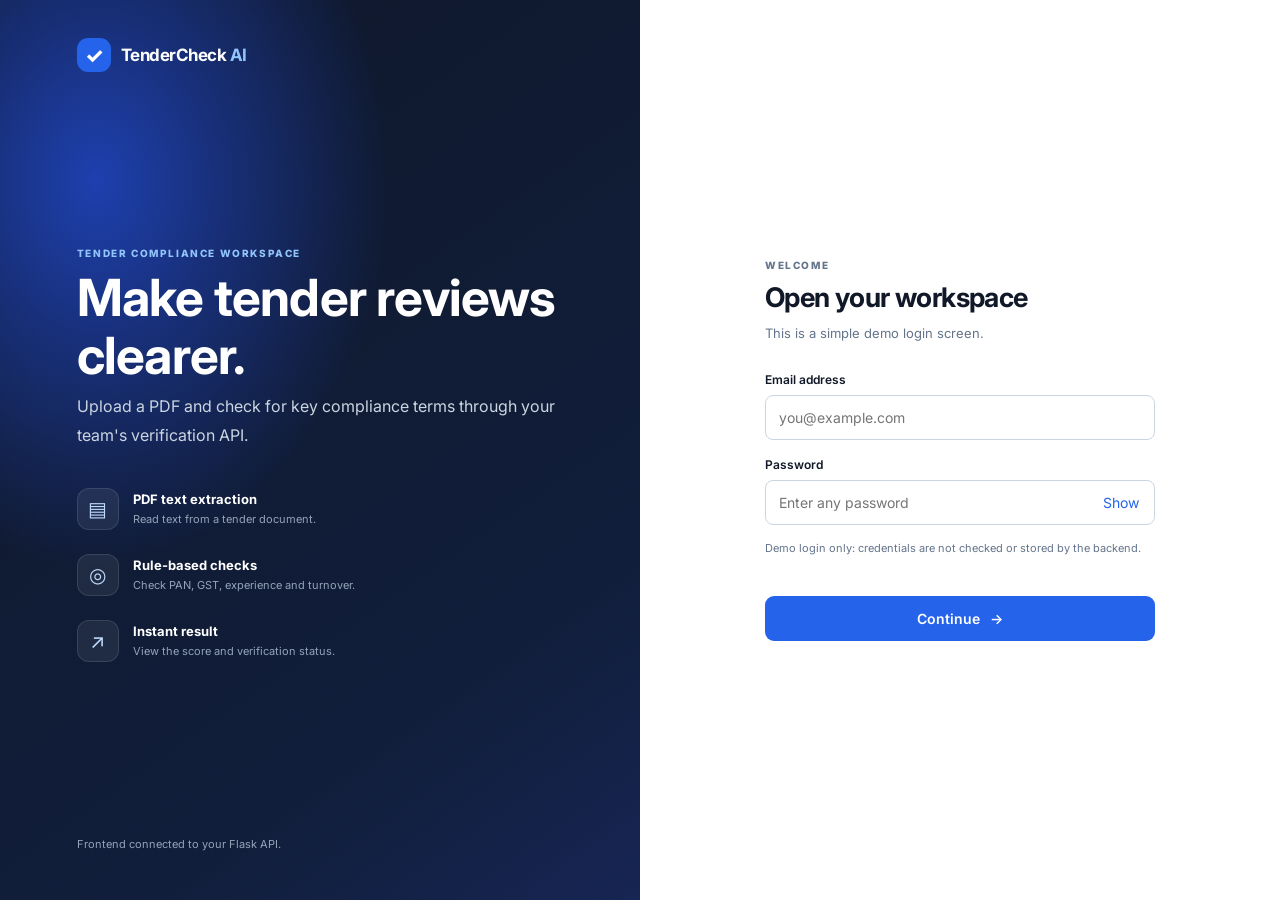
==== frontend/index.html @ f9c052b6 "Add TenderCheck AI frontend" ====
<!DOCTYPE html>
<html lang="en"><head><meta charset="UTF-8"><meta name="viewport" content="width=device-width,initial-scale=1"><title>TenderCheck AI | Login</title><link rel="stylesheet" href="style.css"></head>
<body class="login-page"><main class="login-shell"><section class="brand-panel"><a class="brand" href="index.html"><span class="brand-mark">✓</span><span>TenderCheck <b>AI</b></span></a><div class="brand-copy"><span class="eyebrow">TENDER COMPLIANCE WORKSPACE</span><h1>Make tender reviews clearer.</h1><p>Upload a PDF and check for key compliance terms through your team's verification API.</p><div class="feature-list"><div><span class="feature-icon">▤</span><span><b>PDF text extraction</b><small>Read text from a tender document.</small></span></div><div><span class="feature-icon">◎</span><span><b>Rule-based checks</b><small>Check PAN, GST, experience and turnover.</small></span></div><div><span class="feature-icon">↗</span><span><b>Instant result</b><small>View the score and verification status.</small></span></div></div></div><p class="brand-foot">Frontend connected to your Flask API.</p></section><section class="login-panel"><form class="login-card" id="loginForm"><div class="mobile-brand brand"><span class="brand-mark">✓</span><span>TenderCheck <b>AI</b></span></div><span class="eyebrow">WELCOME</span><h2>Open your workspace</h2><p class="muted">This is a simple demo login screen.</p><label for="email">Email address</label><input id="email" type="email" placeholder="you@example.com" required><label for="password">Password</label><div class="password-wrap"><input id="password" type="password" placeholder="Enter any password" required minlength="4"><button type="button" class="password-toggle" id="togglePassword">Show</button></div><p class="demo-note">Demo login only: credentials are not checked or stored by the backend.</p><p class="form-message" id="message" role="status"></p><button class="btn btn-primary btn-full" type="submit">Continue <span>→</span></button></form></section></main><script>
document.getElementById('togglePassword').onclick=()=>{let p=document.getElementById('password');p.type=p.type==='password'?'text':'password';document.getElementById('togglePassword').textContent=p.type==='password'?'Show':'Hide'};
document.getElementById('loginForm').addEventListener('submit',e=>{e.preventDefault();sessionStorage.setItem('tcUser',document.getElementById('email').value.trim());location.href='dashboard.html'});
</script></body></html>
---- frontend/style.css ----
@import url('https://fonts.googleapis.com/css2?family=Inter:wght@400;500;600;700;800&display=swap');
:root{--navy:#0f172a;--blue:#2563eb;--text:#111827;--muted:#64748b;--line:#e2e8f0;--bg:#f8fafc;--white:#fff;--shadow:0 8px 24px rgba(15,23,42,.05)}*{box-sizing:border-box}body{margin:0;font-family:Inter,Arial,sans-serif;color:var(--text);background:var(--bg);font-size:14px}a{color:inherit;text-decoration:none}button,input,select{font:inherit}h1,h2,h3,p{margin-top:0}h1{font-size:30px;letter-spacing:-.8px;margin-bottom:8px}h2{letter-spacing:-.6px}h3{font-size:16px;margin-bottom:5px}.muted{color:var(--muted);line-height:1.6;margin-bottom:0}.eyebrow{font-size:10px;font-weight:800;letter-spacing:1.6px;color:#64748b;display:block;margin-bottom:10px}.brand{display:flex;align-items:center;gap:10px;font-weight:700;font-size:17px;letter-spacing:-.5px}.brand b{color:#60a5fa}.brand-mark{width:34px;height:34px;display:inline-grid;place-items:center;border-radius:11px;background:var(--blue);color:white;font-size:21px;font-weight:800}.btn{display:inline-flex;align-items:center;justify-content:center;gap:10px;border:1px solid transparent;border-radius:9px;padding:11px 16px;font-weight:600;cursor:pointer;white-space:nowrap}.btn-primary{background:var(--blue);color:white}.btn-primary:hover{background:#1d4ed8}.btn-primary:disabled{opacity:.65;cursor:wait}.btn-secondary{background:white;border-color:var(--line);color:#334155}.btn-full{width:100%;padding:13px}.form-message{font-size:12px;color:#b91c1c;min-height:16px;margin:8px 0}.mobile-brand{display:none}
.login-page{min-height:100vh;background:#fff}.login-shell{min-height:100vh;display:grid;grid-template-columns:1fr 1fr}.brand-panel{background:radial-gradient(ellipse at 15% 20%,#1e40af 0,transparent 38%),linear-gradient(145deg,#0f172a,#111e3b 75%,#172554);color:white;padding:38px clamp(28px,6vw,88px);display:flex;flex-direction:column}.brand-panel .brand{color:#fff}.brand-panel .brand b{color:#93c5fd}.brand-copy{max-width:500px;margin:auto 0;padding:55px 0}.brand-copy .eyebrow{color:#93c5fd}.brand-copy h1{font-size:clamp(36px,4vw,55px);line-height:1.12}.brand-copy>p{color:#cbd5e1;font-size:16px;line-height:1.8}.feature-list{display:grid;gap:24px;margin-top:38px}.feature-list>div{display:flex;align-items:center;gap:14px}.feature-icon{width:42px;height:42px;border-radius:12px;background:#ffffff12;border:1px solid #ffffff1c;display:grid;place-items:center;color:#bfdbfe;font-size:20px}.feature-list b,.feature-list small{display:block}.feature-list b{font-size:13px;margin-bottom:5px}.feature-list small,.brand-foot{color:#94a3b8;font-size:11px}.login-panel{display:grid;place-items:center;padding:36px}.login-card{width:min(100%,390px)}.login-card h2{font-size:27px;margin-bottom:9px}.login-card>.muted{font-size:13px;margin-bottom:28px}.login-card>label{display:block;font-size:12px;font-weight:600;margin:17px 0 8px}.login-card input:not([type=checkbox]){width:100%;height:45px;border:1px solid #cbd5e1;border-radius:8px;padding:0 13px}.password-wrap{position:relative}.password-wrap input{padding-right:55px!important}.password-toggle{position:absolute;right:10px;top:50%;transform:translateY(-50%);border:0;background:transparent;color:var(--blue);cursor:pointer}.demo-note{font-size:11px;line-height:1.6;color:var(--muted);margin:15px 0}
.app-page{min-height:100vh}.sidebar{position:fixed;inset:0 auto 0 0;width:246px;background:var(--navy);color:#cbd5e1;display:flex;flex-direction:column;padding:26px 17px;z-index:5}.sidebar .brand{color:#fff;padding:0 8px 37px;font-size:15px}.side-label{font-size:9px;font-weight:800;letter-spacing:1.5px;color:#64748b;padding:0 12px 12px}.side-nav{display:grid;gap:6px}.nav-link{display:flex;align-items:center;gap:13px;padding:12px 13px;border-radius:8px;color:#94a3b8;font-size:12px}.nav-link>span{width:18px;text-align:center;font-size:17px}.nav-link:hover{background:#ffffff0d;color:#fff}.nav-link.active{background:var(--blue);color:#fff}.sidebar-bottom{margin-top:auto}.help-box{display:flex;gap:10px;align-items:center;padding:14px 10px;border:1px solid #ffffff12;border-radius:10px;margin-bottom:18px}.help-dot{width:25px;height:25px;display:grid;place-items:center;border-radius:50%;background:#1e3a8a;color:#bfdbfe}.help-box b,.help-box small{display:block}.help-box b{font-size:11px;color:#e2e8f0;margin-bottom:4px}.help-box small{font-size:9px;color:#64748b}.main-content{margin-left:246px;padding:0 34px;max-width:1800px}.topbar{height:72px;display:flex;align-items:center;border-bottom:1px solid var(--line);gap:17px}.topbar-spacer{flex:1}.top-status{font-size:11px;color:#64748b;display:flex;align-items:center;gap:7px}.top-status i{width:7px;height:7px;border-radius:50%;background:#22c55e}.avatar{width:33px;height:33px;border:0;border-radius:50%;background:#dbeafe;color:#1d4ed8;font-weight:700;font-size:11px}.page-heading{padding:28px 0 22px}.page-heading h1{font-size:28px}.heading-row{display:flex;align-items:center;justify-content:space-between;gap:20px}.heading-row .muted{font-size:12px}.stats-grid{display:grid;grid-template-columns:repeat(4,minmax(0,1fr));gap:17px}.stat-card,.panel,.result-stat,.overall-card{background:white;border:1px solid var(--line);border-radius:12px;box-shadow:var(--shadow)}.stat-card{padding:18px 19px}.stat-top{display:flex;align-items:center;justify-content:space-between;margin-bottom:17px}.stat-icon{width:36px;height:36px;display:grid;place-items:center;border-radius:10px;font-size:18px;font-weight:700}.stat-icon.blue,.quick-icon.blue,.file-type-icon.blue{background:#dbeafe;color:#2563eb}.stat-icon.purple,.quick-icon.purple,.file-type-icon.purple{background:#ede9fe;color:#7c3aed}.stat-icon.green{background:#dcfce7;color:#15803d}.stat-icon.orange{background:#ffedd5;color:#c2410c}.stat-trend{font-size:10px;color:#15803d;background:#dcfce7;padding:5px 7px}.stat-neutral{font-size:10px;color:#64748b}.stat-card p,.result-stat p{font-size:11px;color:#64748b;margin-bottom:5px}.stat-card h2,.result-stat h2{font-size:27px;margin:0 0 7px}.stat-card>small,.result-stat>small{font-size:10px;color:#94a3b8}.dashboard-grid{display:grid;grid-template-columns:1.15fr 1fr;gap:17px;margin-top:19px}.panel{padding:21px;margin-bottom:19px}.panel-heading{display:flex;justify-content:space-between;align-items:flex-start;gap:15px;margin-bottom:21px}.panel-heading .muted{font-size:11px}.legend{display:grid;gap:17px}.legend>div{display:flex;align-items:center;gap:10px;font-size:11px;color:#64748b}.dot{width:8px;height:8px;border-radius:3px;display:inline-block;background:#22c55e}.dot-yellow{background:#facc15}.dot-red{background:#ef4444}.quick-action{display:flex;align-items:center;gap:12px;padding:13px 0;border-bottom:1px solid #f1f5f9}.quick-icon{width:35px;height:35px;border-radius:9px;display:grid;place-items:center;font-size:19px}.quick-action>span:nth-child(2){flex:1}.quick-action b,.quick-action small{display:block}.quick-action b{font-size:11px;margin-bottom:5px}.quick-action small{font-size:10px;color:#94a3b8}.quick-arrow{color:#94a3b8;font-size:18px}.demo-callout,.upload-notice,.demo-banner{display:flex;align-items:flex-start;gap:10px;background:#eff6ff;color:#1e40af;border:1px solid #dbeafe;border-radius:8px;padding:12px;margin-top:16px}.demo-callout>span,.upload-notice>span,.demo-banner>span{flex:0 0 19px;width:19px;height:19px;display:grid;place-items:center;background:#dbeafe;border-radius:50%;font-size:11px;font-weight:700}.demo-callout p,.upload-notice p,.demo-banner p{font-size:10px;line-height:1.6;margin:0}.recent-panel{padding-bottom:18px}.text-link,.table-link{font-size:11px;color:var(--blue);font-weight:600}.back-link{display:block;color:var(--blue);font-size:11px;font-weight:600;margin-bottom:19px}.stepper{display:flex;align-items:center;gap:15px;max-width:480px;margin:0 0 24px}.step{display:flex;align-items:center;gap:10px}.step>span{width:30px;height:30px;border:1px solid var(--line);border-radius:50%;display:grid;place-items:center;color:#94a3b8;font-weight:700}.step.active>span{background:var(--blue);color:#fff;border-color:var(--blue)}.step b,.step small{display:block}.step b{font-size:11px}.step small{font-size:10px;color:#94a3b8;margin-top:4px}.step-line{height:1px;background:var(--line);width:65px}.upload-panel{padding:22px}.required-note{font-size:10px;color:#94a3b8}.dropzone{min-height:170px;border:1px dashed #cbd5e1;border-radius:9px;background:#fbfdff;display:flex;flex-direction:column;align-items:center;justify-content:center;gap:9px;cursor:pointer;text-align:center;padding:18px}.dropzone:hover{border-color:var(--blue);background:#f8fbff}.upload-symbol{width:34px;height:34px;display:grid;place-items:center;border-radius:50%;background:#dbeafe;color:var(--blue);font-size:22px}.dropzone b{font-size:11px}.dropzone>span:not(.upload-symbol){font-size:10px;color:#64748b}.dropzone small{font-size:9px;color:#94a3b8}.dropzone input{display:none}.file-selected{display:flex;justify-content:space-between;align-items:center;gap:10px;font-size:10px;color:#64748b;margin-top:12px;overflow-wrap:anywhere}.form-grid{display:grid;grid-template-columns:1fr 1fr;gap:18px 20px}.field{display:flex;flex-direction:column;gap:8px}.field-wide{grid-column:1/-1}.field label{font-size:11px;font-weight:600;color:#334155}.field input,.field select{height:42px;border:1px solid #cbd5e1;border-radius:8px;padding:0 12px;background:#fff;font-size:11px;min-width:0}.form-actions,.result-actions{display:flex;justify-content:flex-end;gap:10px;margin-top:18px}.result-heading{align-items:flex-end}.result-heading h1{margin-bottom:8px}.result-summary{display:grid;grid-template-columns:1.4fr repeat(3,minmax(0,1fr));gap:15px;margin-bottom:20px}.overall-card{padding:18px}.overall-top{display:flex;justify-content:space-between;align-items:center}.overall-check{display:grid;place-items:center;width:33px;height:33px;border-radius:10px;background:#fef3c7;color:#a16207;font-weight:800}.overall-card>p{font-size:11px;color:#64748b;margin:17px 0 5px}.overall-card h2{font-size:21px;margin:0 0 8px}.overall-card>small{font-size:10px;color:#94a3b8}.progress-track{height:6px;background:#f1f5f9;border-radius:10px;margin-top:17px;overflow:hidden}.progress-track span{display:block;width:0;height:100%;background:#22c55e;border-radius:10px}.progress-caption{display:flex;justify-content:space-between;gap:10px;margin-top:8px;font-size:9px;color:#94a3b8}.progress-caption b{color:#475569}.result-stat{padding:17px}.result-stat .stat-icon{margin-bottom:16px}.result-stat h2{margin-top:8px}.result-table-panel{padding-bottom:8px}.table-wrap{overflow-x:auto}table{width:100%;border-collapse:collapse;text-align:left;white-space:nowrap}th{font-size:9px;letter-spacing:.7px;color:#94a3b8;background:#f8fafc;padding:12px 13px;border-bottom:1px solid var(--line)}td{padding:14px 13px;border-bottom:1px solid #f1f5f9;color:#64748b;font-size:10px}td b,td small{display:block}td b{font-size:11px;color:#334155;margin-bottom:5px}.status{display:inline-flex;border-radius:5px;padding:5px 8px;font-size:9px;font-weight:700}.status-green{background:#dcfce7;color:#15803d}.status-red{background:#fee2e2;color:#b91c1c}.status-yellow{background:#fef3c7;color:#a16207}.page-footer{display:flex;justify-content:space-between;gap:15px;padding:17px 0 22px;color:#94a3b8;font-size:10px}
@media(max-width:1150px){.sidebar{width:215px}.main-content{margin-left:215px;padding:0 23px}.stats-grid{grid-template-columns:repeat(2,minmax(0,1fr))}.dashboard-grid{grid-template-columns:1fr}.result-summary{grid-template-columns:repeat(3,minmax(0,1fr))}.overall-card{grid-column:1/-1}}
@media(max-width:760px){.login-shell{grid-template-columns:1fr}.brand-panel{display:none}.login-panel{min-height:100vh;padding:25px}.mobile-brand{display:flex;margin-bottom:25px}.sidebar{position:static;width:auto;height:auto;padding:13px 16px;display:block}.sidebar .brand{padding:0}.side-label,.sidebar-bottom,.side-nav{display:none}.main-content{margin-left:0;padding:0 16px}.topbar{height:55px}.topbar>.mobile-brand{display:none}.top-status{font-size:10px;margin-left:auto}.page-heading{padding:22px 0 17px}.heading-row{align-items:flex-start;flex-direction:column}.heading-row>.btn{width:100%}.stats-grid{gap:10px}.stat-card{padding:14px}.stat-card h2{font-size:24px}.dashboard-grid{gap:0}.panel{padding:16px}.upload-panel{padding:16px}.form-grid{grid-template-columns:1fr}.field-wide{grid-column:auto}.stepper{gap:9px}.step-line{flex:1;width:auto}.result-summary{grid-template-columns:1fr 1fr}.overall-card{grid-column:1/-1}.result-heading>.btn{width:100%}.page-footer{flex-direction:column;gap:5px}.form-actions,.result-actions{flex-wrap:wrap}.form-actions .btn,.result-actions .btn{flex:1}.panel-heading{gap:10px}}
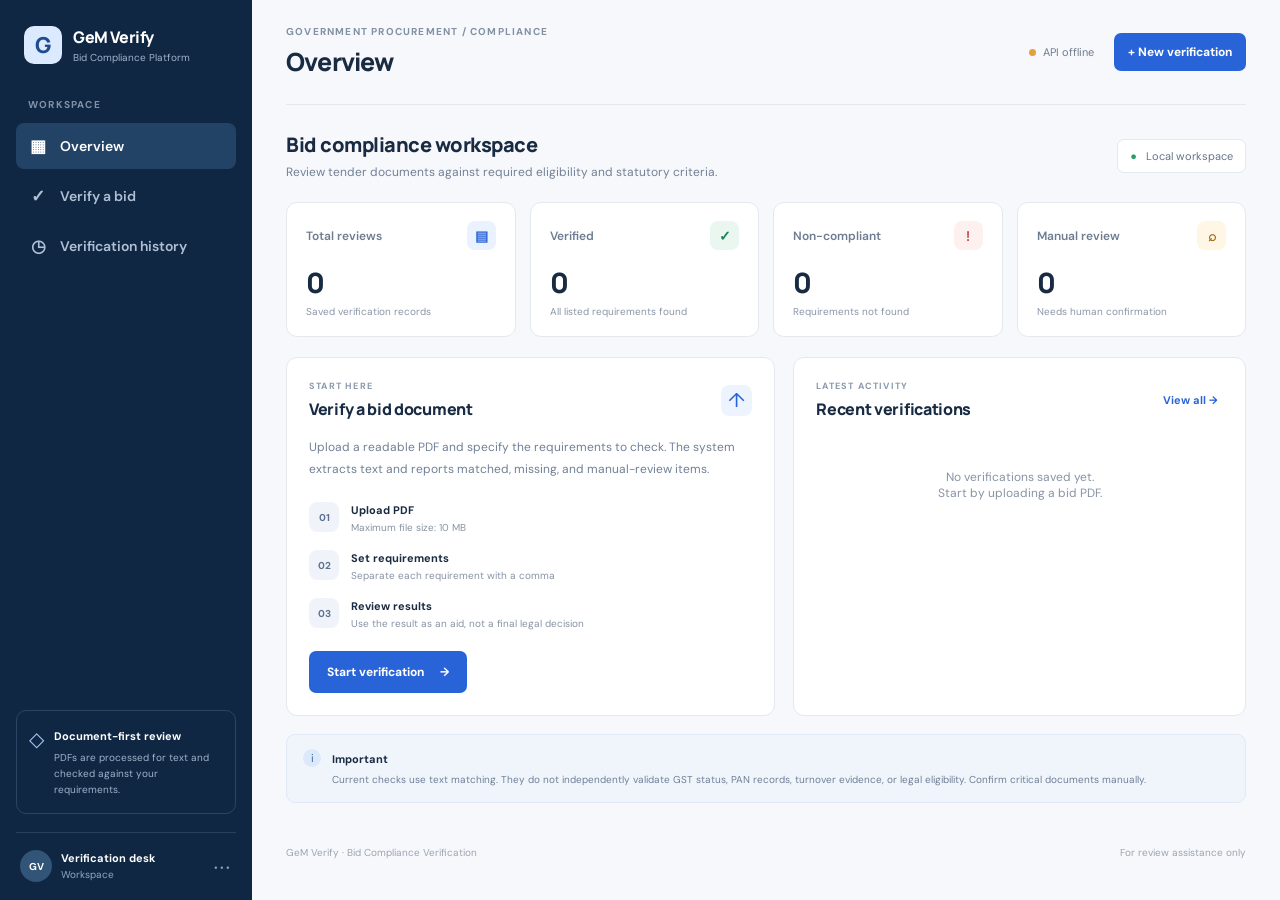
==== commit de63311a: "Update frontend UI" ====
--- a/frontend/index.html
+++ b/frontend/index.html
@@ -1,6 +1,82 @@
 <!DOCTYPE html>
-<html lang="en"><head><meta charset="UTF-8"><meta name="viewport" content="width=device-width,initial-scale=1"><title>TenderCheck AI | Login</title><link rel="stylesheet" href="style.css"></head>
-<body class="login-page"><main class="login-shell"><section class="brand-panel"><a class="brand" href="index.html"><span class="brand-mark">✓</span><span>TenderCheck <b>AI</b></span></a><div class="brand-copy"><span class="eyebrow">TENDER COMPLIANCE WORKSPACE</span><h1>Make tender reviews clearer.</h1><p>Upload a PDF and check for key compliance terms through your team's verification API.</p><div class="feature-list"><div><span class="feature-icon">▤</span><span><b>PDF text extraction</b><small>Read text from a tender document.</small></span></div><div><span class="feature-icon">◎</span><span><b>Rule-based checks</b><small>Check PAN, GST, experience and turnover.</small></span></div><div><span class="feature-icon">↗</span><span><b>Instant result</b><small>View the score and verification status.</small></span></div></div></div><p class="brand-foot">Frontend connected to your Flask API.</p></section><section class="login-panel"><form class="login-card" id="loginForm"><div class="mobile-brand brand"><span class="brand-mark">✓</span><span>TenderCheck <b>AI</b></span></div><span class="eyebrow">WELCOME</span><h2>Open your workspace</h2><p class="muted">This is a simple demo login screen.</p><label for="email">Email address</label><input id="email" type="email" placeholder="you@example.com" required><label for="password">Password</label><div class="password-wrap"><input id="password" type="password" placeholder="Enter any password" required minlength="4"><button type="button" class="password-toggle" id="togglePassword">Show</button></div><p class="demo-note">Demo login only: credentials are not checked or stored by the backend.</p><p class="form-message" id="message" role="status"></p><button class="btn btn-primary btn-full" type="submit">Continue <span>→</span></button></form></section></main><script>
-document.getElementById('togglePassword').onclick=()=>{let p=document.getElementById('password');p.type=p.type==='password'?'text':'password';document.getElementById('togglePassword').textContent=p.type==='password'?'Show':'Hide'};
-document.getElementById('loginForm').addEventListener('submit',e=>{e.preventDefault();sessionStorage.setItem('tcUser',document.getElementById('email').value.trim());location.href='dashboard.html'});
-</script></body></html>+<html lang="en">
+<head>
+  <meta charset="UTF-8" />
+  <meta name="viewport" content="width=device-width, initial-scale=1.0" />
+  <title>GeM Verify | Bid Compliance</title>
+  <link rel="stylesheet" href="style.css" />
+</head>
+<body>
+  <div class="app-shell">
+    <aside class="sidebar">
+      <div class="brand">
+        <div class="brand-mark">G</div>
+        <div><strong>GeM Verify</strong><span>Bid Compliance Platform</span></div>
+      </div>
+      <div class="nav-label">WORKSPACE</div>
+      <button class="nav-item active" data-page="overview"><span class="nav-icon">▦</span> Overview</button>
+      <button class="nav-item" data-page="verify"><span class="nav-icon">✓</span> Verify a bid</button>
+      <button class="nav-item" data-page="history"><span class="nav-icon">◷</span> Verification history</button>
+      <div class="sidebar-bottom">
+        <div class="secure-note"><span class="secure-icon">◇</span><div><strong>Document-first review</strong><p>PDFs are processed for text and checked against your requirements.</p></div></div>
+        <div class="user-card"><div class="avatar">GV</div><div><strong>Verification desk</strong><span>Workspace</span></div><span class="user-dots">•••</span></div>
+      </div>
+    </aside>
+
+    <main class="main">
+      <header class="topbar">
+        <div><div class="eyebrow">GOVERNMENT PROCUREMENT / COMPLIANCE</div><h1 id="page-title">Overview</h1></div>
+        <div class="top-actions"><span class="api-status"><i id="api-dot"></i><span id="api-status-text">Checking API…</span></span><button class="primary-btn small" id="header-verify">+ New verification</button></div>
+      </header>
+
+      <section class="page active" id="page-overview">
+        <div class="welcome-row"><div><h2>Bid compliance workspace</h2><p>Review tender documents against required eligibility and statutory criteria.</p></div><div class="date-chip">● &nbsp; Local workspace</div></div>
+        <div class="stat-grid">
+          <article class="stat-card"><div class="stat-top"><span>Total reviews</span><span class="stat-icon blue">▤</span></div><strong id="stat-total">—</strong><p>Saved verification records</p></article>
+          <article class="stat-card"><div class="stat-top"><span>Verified</span><span class="stat-icon green">✓</span></div><strong id="stat-verified">—</strong><p>All listed requirements found</p></article>
+          <article class="stat-card"><div class="stat-top"><span>Non-compliant</span><span class="stat-icon red">!</span></div><strong id="stat-noncompliant">—</strong><p>Requirements not found</p></article>
+          <article class="stat-card"><div class="stat-top"><span>Manual review</span><span class="stat-icon amber">⌕</span></div><strong id="stat-manual">—</strong><p>Needs human confirmation</p></article>
+        </div>
+        <div class="content-grid">
+          <article class="panel intro-panel"><div class="panel-heading"><div><div class="eyebrow">START HERE</div><h3>Verify a bid document</h3></div><span class="panel-icon">↑</span></div><p class="panel-copy">Upload a readable PDF and specify the requirements to check. The system extracts text and reports matched, missing, and manual-review items.</p>
+          <div class="steps"><div class="step"><span>01</span><div><strong>Upload PDF</strong><p>Maximum file size: 10 MB</p></div></div><div class="step"><span>02</span><div><strong>Set requirements</strong><p>Separate each requirement with a comma</p></div></div><div class="step"><span>03</span><div><strong>Review results</strong><p>Use the result as an aid, not a final legal decision</p></div></div></div>
+          <button class="primary-btn" id="start-verify">Start verification <span>→</span></button></article>
+          <article class="panel recent-panel"><div class="panel-heading"><div><div class="eyebrow">LATEST ACTIVITY</div><h3>Recent verifications</h3></div><button class="text-btn" id="view-all">View all →</button></div><div id="recent-list" class="recent-list"><div class="empty-state">Loading saved reviews…</div></div></article>
+        </div>
+        <div class="notice"><span class="notice-icon">i</span><div><strong>Important</strong><p>Current checks use text matching. They do not independently validate GST status, PAN records, turnover evidence, or legal eligibility. Confirm critical documents manually.</p></div></div>
+      </section>
+
+      <section class="page" id="page-verify">
+        <div class="page-intro"><div><h2>New verification</h2><p>Submit a PDF and the tender requirements you want to check.</p></div><span class="required-note">* Required fields</span></div>
+        <div class="verify-layout">
+          <form id="verify-form" class="panel form-panel">
+            <div class="section-title"><span class="section-number">01</span><div><h3>Bid document</h3><p>Choose the PDF file to review.</p></div></div>
+            <label class="upload-zone" id="upload-zone" for="pdf-file"><input id="pdf-file" type="file" accept="application/pdf,.pdf" required /><span class="upload-symbol">↑</span><strong id="file-label">Drop your PDF here or <em>browse files</em></strong><small>PDF only · Maximum 10 MB</small></label>
+            <div class="file-preview hidden" id="file-preview"><span class="pdf-icon">PDF</span><div><strong id="file-name"></strong><small id="file-size"></small></div><button type="button" class="remove-file" id="remove-file" aria-label="Remove file">×</button></div>
+            <div class="section-title requirements-title"><span class="section-number">02</span><div><h3>Tender requirements</h3><p>Enter exact terms or phrases to look for in the PDF.</p></div></div>
+            <label for="requirements">Requirements <span class="muted">(comma-separated)</span></label>
+            <textarea id="requirements" rows="4" required>GST, PAN, Turnover, Udyam/MSME, Make in India, EPFO</textarea>
+            <div class="field-hint">Tip: the current backend checks whether each phrase appears in the extracted document text.</div>
+            <div class="form-error hidden" id="form-error" role="alert"></div>
+            <div class="form-actions"><button type="button" class="secondary-btn" id="clear-form">Clear form</button><button type="submit" class="primary-btn" id="submit-btn">Run verification <span>→</span></button></div>
+          </form>
+          <aside class="panel side-info"><div class="side-info-icon">✓</div><h3>What gets checked?</h3><p>Your backend compares extracted PDF text with the requirement list and returns a status and compliance score.</p><div class="legend-row"><span class="status-dot verified"></span><div><strong>Verified</strong><small>All listed phrases were found.</small></div></div><div class="legend-row"><span class="status-dot non-compliant"></span><div><strong>Non-compliant</strong><small>At least one phrase was not found.</small></div></div><div class="legend-row"><span class="status-dot manual-review"></span><div><strong>Manual review</strong><small>Human confirmation is required.</small></div></div><div class="side-warning">Scanned PDFs without a text layer may not be readable. OCR is not currently included in the supplied backend.</div></aside>
+        </div>
+        <section id="result-section" class="panel result-panel hidden" aria-live="polite"></section>
+      </section>
+
+      <section class="page" id="page-history">
+        <div class="page-intro"><div><h2>Verification history</h2><p>Browse previously saved document checks.</p></div><button class="secondary-btn" id="refresh-history">↻ Refresh</button></div>
+        <div class="panel table-panel"><div class="table-toolbar"><div><strong>Saved reviews</strong><p id="history-count">Loading records…</p></div><div class="search-box"><span>⌕</span><input type="search" id="history-search" placeholder="Search filenames…" /></div></div>
+          <div class="table-wrap"><table><thead><tr><th>REVIEW ID</th><th>DOCUMENT</th><th>REQUIREMENTS</th><th>SUMMARY</th><th>DATE</th><th></th></tr></thead><tbody id="history-body"><tr><td colspan="6" class="empty-cell">Loading history…</td></tr></tbody></table></div>
+        </div>
+        <div id="history-error" class="form-error hidden"></div>
+      </section>
+      <footer class="footer"><span>GeM Verify · Bid Compliance Verification</span><span>For review assistance only</span></footer>
+    </main>
+  </div>
+  <div class="toast hidden" id="toast" role="status"></div>
+  <div class="modal-backdrop hidden" id="detail-modal"><div class="modal panel"><div class="modal-heading"><div><div class="eyebrow">SAVED RECORD</div><h3>Verification details</h3></div><button class="modal-close" id="close-modal">×</button></div><div id="modal-content"></div></div></div>
+  <script src="app.js"></script>
+</body>
+</html>
--- a/frontend/style.css
+++ b/frontend/style.css
@@ -1,6 +1,5 @@
-@import url('https://fonts.googleapis.com/css2?family=Inter:wght@400;500;600;700;800&display=swap');
-:root{--navy:#0f172a;--blue:#2563eb;--text:#111827;--muted:#64748b;--line:#e2e8f0;--bg:#f8fafc;--white:#fff;--shadow:0 8px 24px rgba(15,23,42,.05)}*{box-sizing:border-box}body{margin:0;font-family:Inter,Arial,sans-serif;color:var(--text);background:var(--bg);font-size:14px}a{color:inherit;text-decoration:none}button,input,select{font:inherit}h1,h2,h3,p{margin-top:0}h1{font-size:30px;letter-spacing:-.8px;margin-bottom:8px}h2{letter-spacing:-.6px}h3{font-size:16px;margin-bottom:5px}.muted{color:var(--muted);line-height:1.6;margin-bottom:0}.eyebrow{font-size:10px;font-weight:800;letter-spacing:1.6px;color:#64748b;display:block;margin-bottom:10px}.brand{display:flex;align-items:center;gap:10px;font-weight:700;font-size:17px;letter-spacing:-.5px}.brand b{color:#60a5fa}.brand-mark{width:34px;height:34px;display:inline-grid;place-items:center;border-radius:11px;background:var(--blue);color:white;font-size:21px;font-weight:800}.btn{display:inline-flex;align-items:center;justify-content:center;gap:10px;border:1px solid transparent;border-radius:9px;padding:11px 16px;font-weight:600;cursor:pointer;white-space:nowrap}.btn-primary{background:var(--blue);color:white}.btn-primary:hover{background:#1d4ed8}.btn-primary:disabled{opacity:.65;cursor:wait}.btn-secondary{background:white;border-color:var(--line);color:#334155}.btn-full{width:100%;padding:13px}.form-message{font-size:12px;color:#b91c1c;min-height:16px;margin:8px 0}.mobile-brand{display:none}
-.login-page{min-height:100vh;background:#fff}.login-shell{min-height:100vh;display:grid;grid-template-columns:1fr 1fr}.brand-panel{background:radial-gradient(ellipse at 15% 20%,#1e40af 0,transparent 38%),linear-gradient(145deg,#0f172a,#111e3b 75%,#172554);color:white;padding:38px clamp(28px,6vw,88px);display:flex;flex-direction:column}.brand-panel .brand{color:#fff}.brand-panel .brand b{color:#93c5fd}.brand-copy{max-width:500px;margin:auto 0;padding:55px 0}.brand-copy .eyebrow{color:#93c5fd}.brand-copy h1{font-size:clamp(36px,4vw,55px);line-height:1.12}.brand-copy>p{color:#cbd5e1;font-size:16px;line-height:1.8}.feature-list{display:grid;gap:24px;margin-top:38px}.feature-list>div{display:flex;align-items:center;gap:14px}.feature-icon{width:42px;height:42px;border-radius:12px;background:#ffffff12;border:1px solid #ffffff1c;display:grid;place-items:center;color:#bfdbfe;font-size:20px}.feature-list b,.feature-list small{display:block}.feature-list b{font-size:13px;margin-bottom:5px}.feature-list small,.brand-foot{color:#94a3b8;font-size:11px}.login-panel{display:grid;place-items:center;padding:36px}.login-card{width:min(100%,390px)}.login-card h2{font-size:27px;margin-bottom:9px}.login-card>.muted{font-size:13px;margin-bottom:28px}.login-card>label{display:block;font-size:12px;font-weight:600;margin:17px 0 8px}.login-card input:not([type=checkbox]){width:100%;height:45px;border:1px solid #cbd5e1;border-radius:8px;padding:0 13px}.password-wrap{position:relative}.password-wrap input{padding-right:55px!important}.password-toggle{position:absolute;right:10px;top:50%;transform:translateY(-50%);border:0;background:transparent;color:var(--blue);cursor:pointer}.demo-note{font-size:11px;line-height:1.6;color:var(--muted);margin:15px 0}
-.app-page{min-height:100vh}.sidebar{position:fixed;inset:0 auto 0 0;width:246px;background:var(--navy);color:#cbd5e1;display:flex;flex-direction:column;padding:26px 17px;z-index:5}.sidebar .brand{color:#fff;padding:0 8px 37px;font-size:15px}.side-label{font-size:9px;font-weight:800;letter-spacing:1.5px;color:#64748b;padding:0 12px 12px}.side-nav{display:grid;gap:6px}.nav-link{display:flex;align-items:center;gap:13px;padding:12px 13px;border-radius:8px;color:#94a3b8;font-size:12px}.nav-link>span{width:18px;text-align:center;font-size:17px}.nav-link:hover{background:#ffffff0d;color:#fff}.nav-link.active{background:var(--blue);color:#fff}.sidebar-bottom{margin-top:auto}.help-box{display:flex;gap:10px;align-items:center;padding:14px 10px;border:1px solid #ffffff12;border-radius:10px;margin-bottom:18px}.help-dot{width:25px;height:25px;display:grid;place-items:center;border-radius:50%;background:#1e3a8a;color:#bfdbfe}.help-box b,.help-box small{display:block}.help-box b{font-size:11px;color:#e2e8f0;margin-bottom:4px}.help-box small{font-size:9px;color:#64748b}.main-content{margin-left:246px;padding:0 34px;max-width:1800px}.topbar{height:72px;display:flex;align-items:center;border-bottom:1px solid var(--line);gap:17px}.topbar-spacer{flex:1}.top-status{font-size:11px;color:#64748b;display:flex;align-items:center;gap:7px}.top-status i{width:7px;height:7px;border-radius:50%;background:#22c55e}.avatar{width:33px;height:33px;border:0;border-radius:50%;background:#dbeafe;color:#1d4ed8;font-weight:700;font-size:11px}.page-heading{padding:28px 0 22px}.page-heading h1{font-size:28px}.heading-row{display:flex;align-items:center;justify-content:space-between;gap:20px}.heading-row .muted{font-size:12px}.stats-grid{display:grid;grid-template-columns:repeat(4,minmax(0,1fr));gap:17px}.stat-card,.panel,.result-stat,.overall-card{background:white;border:1px solid var(--line);border-radius:12px;box-shadow:var(--shadow)}.stat-card{padding:18px 19px}.stat-top{display:flex;align-items:center;justify-content:space-between;margin-bottom:17px}.stat-icon{width:36px;height:36px;display:grid;place-items:center;border-radius:10px;font-size:18px;font-weight:700}.stat-icon.blue,.quick-icon.blue,.file-type-icon.blue{background:#dbeafe;color:#2563eb}.stat-icon.purple,.quick-icon.purple,.file-type-icon.purple{background:#ede9fe;color:#7c3aed}.stat-icon.green{background:#dcfce7;color:#15803d}.stat-icon.orange{background:#ffedd5;color:#c2410c}.stat-trend{font-size:10px;color:#15803d;background:#dcfce7;padding:5px 7px}.stat-neutral{font-size:10px;color:#64748b}.stat-card p,.result-stat p{font-size:11px;color:#64748b;margin-bottom:5px}.stat-card h2,.result-stat h2{font-size:27px;margin:0 0 7px}.stat-card>small,.result-stat>small{font-size:10px;color:#94a3b8}.dashboard-grid{display:grid;grid-template-columns:1.15fr 1fr;gap:17px;margin-top:19px}.panel{padding:21px;margin-bottom:19px}.panel-heading{display:flex;justify-content:space-between;align-items:flex-start;gap:15px;margin-bottom:21px}.panel-heading .muted{font-size:11px}.legend{display:grid;gap:17px}.legend>div{display:flex;align-items:center;gap:10px;font-size:11px;color:#64748b}.dot{width:8px;height:8px;border-radius:3px;display:inline-block;background:#22c55e}.dot-yellow{background:#facc15}.dot-red{background:#ef4444}.quick-action{display:flex;align-items:center;gap:12px;padding:13px 0;border-bottom:1px solid #f1f5f9}.quick-icon{width:35px;height:35px;border-radius:9px;display:grid;place-items:center;font-size:19px}.quick-action>span:nth-child(2){flex:1}.quick-action b,.quick-action small{display:block}.quick-action b{font-size:11px;margin-bottom:5px}.quick-action small{font-size:10px;color:#94a3b8}.quick-arrow{color:#94a3b8;font-size:18px}.demo-callout,.upload-notice,.demo-banner{display:flex;align-items:flex-start;gap:10px;background:#eff6ff;color:#1e40af;border:1px solid #dbeafe;border-radius:8px;padding:12px;margin-top:16px}.demo-callout>span,.upload-notice>span,.demo-banner>span{flex:0 0 19px;width:19px;height:19px;display:grid;place-items:center;background:#dbeafe;border-radius:50%;font-size:11px;font-weight:700}.demo-callout p,.upload-notice p,.demo-banner p{font-size:10px;line-height:1.6;margin:0}.recent-panel{padding-bottom:18px}.text-link,.table-link{font-size:11px;color:var(--blue);font-weight:600}.back-link{display:block;color:var(--blue);font-size:11px;font-weight:600;margin-bottom:19px}.stepper{display:flex;align-items:center;gap:15px;max-width:480px;margin:0 0 24px}.step{display:flex;align-items:center;gap:10px}.step>span{width:30px;height:30px;border:1px solid var(--line);border-radius:50%;display:grid;place-items:center;color:#94a3b8;font-weight:700}.step.active>span{background:var(--blue);color:#fff;border-color:var(--blue)}.step b,.step small{display:block}.step b{font-size:11px}.step small{font-size:10px;color:#94a3b8;margin-top:4px}.step-line{height:1px;background:var(--line);width:65px}.upload-panel{padding:22px}.required-note{font-size:10px;color:#94a3b8}.dropzone{min-height:170px;border:1px dashed #cbd5e1;border-radius:9px;background:#fbfdff;display:flex;flex-direction:column;align-items:center;justify-content:center;gap:9px;cursor:pointer;text-align:center;padding:18px}.dropzone:hover{border-color:var(--blue);background:#f8fbff}.upload-symbol{width:34px;height:34px;display:grid;place-items:center;border-radius:50%;background:#dbeafe;color:var(--blue);font-size:22px}.dropzone b{font-size:11px}.dropzone>span:not(.upload-symbol){font-size:10px;color:#64748b}.dropzone small{font-size:9px;color:#94a3b8}.dropzone input{display:none}.file-selected{display:flex;justify-content:space-between;align-items:center;gap:10px;font-size:10px;color:#64748b;margin-top:12px;overflow-wrap:anywhere}.form-grid{display:grid;grid-template-columns:1fr 1fr;gap:18px 20px}.field{display:flex;flex-direction:column;gap:8px}.field-wide{grid-column:1/-1}.field label{font-size:11px;font-weight:600;color:#334155}.field input,.field select{height:42px;border:1px solid #cbd5e1;border-radius:8px;padding:0 12px;background:#fff;font-size:11px;min-width:0}.form-actions,.result-actions{display:flex;justify-content:flex-end;gap:10px;margin-top:18px}.result-heading{align-items:flex-end}.result-heading h1{margin-bottom:8px}.result-summary{display:grid;grid-template-columns:1.4fr repeat(3,minmax(0,1fr));gap:15px;margin-bottom:20px}.overall-card{padding:18px}.overall-top{display:flex;justify-content:space-between;align-items:center}.overall-check{display:grid;place-items:center;width:33px;height:33px;border-radius:10px;background:#fef3c7;color:#a16207;font-weight:800}.overall-card>p{font-size:11px;color:#64748b;margin:17px 0 5px}.overall-card h2{font-size:21px;margin:0 0 8px}.overall-card>small{font-size:10px;color:#94a3b8}.progress-track{height:6px;background:#f1f5f9;border-radius:10px;margin-top:17px;overflow:hidden}.progress-track span{display:block;width:0;height:100%;background:#22c55e;border-radius:10px}.progress-caption{display:flex;justify-content:space-between;gap:10px;margin-top:8px;font-size:9px;color:#94a3b8}.progress-caption b{color:#475569}.result-stat{padding:17px}.result-stat .stat-icon{margin-bottom:16px}.result-stat h2{margin-top:8px}.result-table-panel{padding-bottom:8px}.table-wrap{overflow-x:auto}table{width:100%;border-collapse:collapse;text-align:left;white-space:nowrap}th{font-size:9px;letter-spacing:.7px;color:#94a3b8;background:#f8fafc;padding:12px 13px;border-bottom:1px solid var(--line)}td{padding:14px 13px;border-bottom:1px solid #f1f5f9;color:#64748b;font-size:10px}td b,td small{display:block}td b{font-size:11px;color:#334155;margin-bottom:5px}.status{display:inline-flex;border-radius:5px;padding:5px 8px;font-size:9px;font-weight:700}.status-green{background:#dcfce7;color:#15803d}.status-red{background:#fee2e2;color:#b91c1c}.status-yellow{background:#fef3c7;color:#a16207}.page-footer{display:flex;justify-content:space-between;gap:15px;padding:17px 0 22px;color:#94a3b8;font-size:10px}
-@media(max-width:1150px){.sidebar{width:215px}.main-content{margin-left:215px;padding:0 23px}.stats-grid{grid-template-columns:repeat(2,minmax(0,1fr))}.dashboard-grid{grid-template-columns:1fr}.result-summary{grid-template-columns:repeat(3,minmax(0,1fr))}.overall-card{grid-column:1/-1}}
-@media(max-width:760px){.login-shell{grid-template-columns:1fr}.brand-panel{display:none}.login-panel{min-height:100vh;padding:25px}.mobile-brand{display:flex;margin-bottom:25px}.sidebar{position:static;width:auto;height:auto;padding:13px 16px;display:block}.sidebar .brand{padding:0}.side-label,.sidebar-bottom,.side-nav{display:none}.main-content{margin-left:0;padding:0 16px}.topbar{height:55px}.topbar>.mobile-brand{display:none}.top-status{font-size:10px;margin-left:auto}.page-heading{padding:22px 0 17px}.heading-row{align-items:flex-start;flex-direction:column}.heading-row>.btn{width:100%}.stats-grid{gap:10px}.stat-card{padding:14px}.stat-card h2{font-size:24px}.dashboard-grid{gap:0}.panel{padding:16px}.upload-panel{padding:16px}.form-grid{grid-template-columns:1fr}.field-wide{grid-column:auto}.stepper{gap:9px}.step-line{flex:1;width:auto}.result-summary{grid-template-columns:1fr 1fr}.overall-card{grid-column:1/-1}.result-heading>.btn{width:100%}.page-footer{flex-direction:column;gap:5px}.form-actions,.result-actions{flex-wrap:wrap}.form-actions .btn,.result-actions .btn{flex:1}.panel-heading{gap:10px}}
+@import url('https://fonts.googleapis.com/css2?family=DM+Sans:wght@400;500;600;700&family=Manrope:wght@400;500;600;700;800&display=swap');
+:root{--navy:#142b4a;--navy2:#203e62;--blue:#2864d7;--blue-light:#edf4ff;--ink:#192b42;--muted:#728096;--line:#e4e9f0;--bg:#f6f8fb;--white:#fff;--green:#16845b;--green-bg:#e9f7f0;--red:#c34848;--red-bg:#fff0f0;--amber:#a66a13;--amber-bg:#fff6e6}
+*{box-sizing:border-box}body{margin:0;background:var(--bg);color:var(--ink);font-family:'DM Sans',sans-serif;font-size:14px}button,input,textarea{font:inherit}button{cursor:pointer}button:focus-visible,input:focus-visible,textarea:focus-visible{outline:3px solid #a9c7ff;outline-offset:2px}.app-shell{min-height:100vh}.sidebar{width:252px;position:fixed;inset:0 auto 0 0;background:#102743;color:#dce7f4;display:flex;flex-direction:column;padding:26px 16px 16px;z-index:2}.brand{display:flex;align-items:center;gap:11px;padding:0 8px 34px}.brand-mark{width:38px;height:38px;border-radius:10px;background:#dceaff;color:#1d4c91;display:grid;place-items:center;font:800 22px Manrope,sans-serif}.brand strong{display:block;font:800 16px Manrope,sans-serif;color:white;letter-spacing:-.4px}.brand span{display:block;color:#9fb2ca;font-size:10px;margin-top:3px}.nav-label,.eyebrow{font-size:10px;font-weight:700;letter-spacing:1.2px;color:#8292a8}.nav-label{padding:0 12px 12px}.nav-item{display:flex;align-items:center;gap:12px;width:100%;border:0;background:transparent;color:#afc0d5;padding:12px;border-radius:8px;text-align:left;margin-bottom:4px;font-weight:600}.nav-item.active{background:#234366;color:white}.nav-icon{font-size:17px;width:20px;text-align:center}.sidebar-bottom{margin-top:auto}.secure-note{display:flex;gap:10px;padding:15px 12px;border:1px solid #2a4564;border-radius:10px;margin-bottom:18px}.secure-icon{color:#a8c9ff;font-size:20px}.secure-note strong{font-size:11px;color:#fff}.secure-note p{font-size:10px;line-height:1.6;color:#9fb2ca;margin:6px 0 0}.user-card{border-top:1px solid #2a405b;padding:17px 4px 2px;display:flex;align-items:center;gap:9px}.avatar{height:32px;width:32px;border-radius:50%;background:#315477;color:#fff;display:grid;place-items:center;font-size:10px;font-weight:700}.user-card strong{font-size:11px;color:white;display:block}.user-card span{font-size:10px;color:#91a7c0;display:block;margin-top:3px}.user-dots{margin-left:auto!important;letter-spacing:2px}.main{margin-left:252px;min-height:100vh;padding:0 34px;max-width:1800px}.topbar{height:105px;display:flex;align-items:center;justify-content:space-between;border-bottom:1px solid var(--line);margin-bottom:26px}.topbar .eyebrow{color:#8290a4}.topbar h1{font:800 25px Manrope,sans-serif;margin:6px 0 0;letter-spacing:-.8px}.top-actions{display:flex;align-items:center;gap:20px}.api-status{display:flex;align-items:center;gap:7px;color:#6e7c90;font-size:11px}.api-status i{height:7px;width:7px;border-radius:50%;background:#e2a13d}.api-status i.online{background:#22a06b}.primary-btn,.secondary-btn{border-radius:7px;padding:12px 17px;font-weight:700;border:1px solid transparent;display:inline-flex;align-items:center;justify-content:center;gap:16px}.primary-btn{background:var(--blue);color:white}.primary-btn:hover{background:#1f54b9}.primary-btn.small{padding:10px 13px;font-size:12px}.secondary-btn{background:white;border-color:#dce3ed;color:#41546c}.secondary-btn:hover{background:#f8faff}.page{display:none}.page.active{display:block}.welcome-row,.page-intro{display:flex;align-items:center;justify-content:space-between;margin:0 0 22px}.welcome-row h2,.page-intro h2{font:800 20px Manrope,sans-serif;letter-spacing:-.5px;margin:0 0 6px}.welcome-row p,.page-intro p{color:var(--muted);margin:0;font-size:12px}.date-chip,.required-note{border:1px solid var(--line);background:white;color:#65748a;border-radius:7px;padding:9px 12px;font-size:11px}.date-chip:first-letter{color:#2d9b6c}.stat-grid{display:grid;grid-template-columns:repeat(4,minmax(0,1fr));gap:14px;margin-bottom:20px}.stat-card,.panel{background:white;border:1px solid var(--line);border-radius:11px}.stat-card{padding:18px 19px}.stat-top{display:flex;align-items:center;justify-content:space-between;color:#6d7c91;font-size:12px;font-weight:600}.stat-icon{width:29px;height:29px;border-radius:8px;display:grid;place-items:center;font-size:14px}.blue{background:#eaf1ff;color:#2864d7}.green{background:var(--green-bg);color:var(--green)}.red{background:var(--red-bg);color:var(--red)}.amber{background:var(--amber-bg);color:var(--amber)}.stat-card>strong{display:block;font:800 28px Manrope,sans-serif;margin:13px 0 4px;letter-spacing:-1px}.stat-card>p{font-size:10px;color:#8a96a8;margin:0}.content-grid{display:grid;grid-template-columns:1.08fr 1fr;gap:18px}.panel{padding:22px}.panel-heading{display:flex;align-items:center;justify-content:space-between}.panel-heading .eyebrow{color:#8a98ab;font-size:9px}.panel-heading h3,.section-title h3,.side-info h3,.modal h3{font:800 16px Manrope,sans-serif;margin:6px 0 0;letter-spacing:-.3px}.panel-icon{height:31px;width:31px;border-radius:8px;background:#eef4ff;color:#2864d7;display:grid;place-items:center;font-size:20px}.panel-copy{font-size:12px;line-height:1.8;color:#718096;margin:17px 0 20px;max-width:510px}.steps{display:grid;gap:14px;margin-bottom:21px}.step{display:flex;align-items:center;gap:12px}.step>span{height:30px;width:30px;border-radius:8px;background:#f0f4fa;color:#5d7290;display:grid;place-items:center;font-size:10px;font-weight:700}.step strong{font-size:11px}.step p{margin:3px 0 0;font-size:10px;color:#8793a4}.intro-panel>.primary-btn{font-size:12px}.text-btn{border:0;background:none;color:#2864d7;font-size:11px;font-weight:700;padding:5px}.recent-list{margin-top:17px}.recent-item{display:flex;align-items:center;gap:11px;padding:13px 0;border-top:1px solid #edf0f5}.file-badge{width:34px;height:37px;border-radius:6px;background:#fff0f0;color:#c34848;display:grid;place-items:center;font-size:9px;font-weight:800;flex-shrink:0}.recent-meta{min-width:0;flex:1}.recent-meta strong{font-size:11px;display:block;overflow:hidden;text-overflow:ellipsis;white-space:nowrap;max-width:230px}.recent-meta small{font-size:10px;color:#8995a5;display:block;margin-top:5px}.status-pill{display:inline-flex;align-items:center;gap:5px;padding:5px 8px;border-radius:20px;font-size:9px;font-weight:700;white-space:nowrap}.status-pill.verified{background:var(--green-bg);color:var(--green)}.status-pill.non-compliant{background:var(--red-bg);color:var(--red)}.status-pill.manual-review{background:var(--amber-bg);color:var(--amber)}.empty-state{color:#8793a4;font-size:12px;text-align:center;padding:32px 10px}.notice{margin:18px 0 20px;padding:14px 16px;display:flex;gap:11px;background:#f0f5fc;border:1px solid #e0e9f5;border-radius:9px}.notice-icon{border-radius:50%;width:18px;height:18px;display:grid;place-items:center;background:#dce9fb;color:#3164aa;font-size:11px;flex-shrink:0}.notice strong{font-size:11px}.notice p{font-size:10px;color:#6e7f96;line-height:1.7;margin:4px 0 0}.page-intro{margin-bottom:22px}.verify-layout{display:grid;grid-template-columns:minmax(0,1.8fr) minmax(240px,1fr);gap:18px;align-items:start}.form-panel{padding:25px}.section-title{display:flex;align-items:center;gap:12px;margin-bottom:18px}.section-number{width:31px;height:31px;display:grid;place-items:center;border-radius:8px;background:#edf3ff;color:#2864d7;font-size:11px;font-weight:800}.section-title h3{font-size:15px;margin:0}.section-title p{font-size:11px;color:#8591a2;margin:5px 0 0}.upload-zone{border:1px dashed #bdcbe0;background:#fafcff;border-radius:9px;min-height:153px;display:flex;flex-direction:column;align-items:center;justify-content:center;gap:8px;cursor:pointer;text-align:center;padding:20px}.upload-zone:hover{border-color:#2864d7;background:#f5f8ff}.upload-zone input{display:none}.upload-symbol{width:35px;height:35px;display:grid;place-items:center;border-radius:9px;background:#eaf1ff;color:#2864d7;font-size:21px}.upload-zone strong{font-size:12px;font-weight:600}.upload-zone em{font-style:normal;color:#2864d7}.upload-zone small{font-size:10px;color:#8793a4}.file-preview{display:flex;align-items:center;gap:11px;padding:12px;border:1px solid var(--line);border-radius:8px;margin-top:12px}.pdf-icon{background:#fff0f0;color:#c34848;font-weight:800;font-size:9px;padding:10px 7px;border-radius:5px}.file-preview div{flex:1;min-width:0}.file-preview strong{display:block;font-size:11px;overflow-wrap:anywhere}.file-preview small{display:block;color:#8491a3;font-size:10px;margin-top:4px}.remove-file,.modal-close{border:0;background:transparent;color:#8491a3;font-size:21px}.requirements-title{margin-top:28px}.form-panel label:not(.upload-zone){display:block;font-size:11px;font-weight:700;margin-bottom:8px}.muted{color:#8995a5;font-weight:400}textarea{width:100%;resize:vertical;min-height:105px;border:1px solid #dce3ed;border-radius:7px;padding:12px;color:#34465e;line-height:1.7;font-size:12px}textarea:focus,input:focus{border-color:#8fb2f4;outline:none}.field-hint{font-size:10px;color:#8793a4;line-height:1.6;margin-top:8px}.form-actions{display:flex;justify-content:flex-end;gap:10px;margin-top:24px;padding-top:18px;border-top:1px solid #edf0f5}.form-actions .primary-btn{font-size:11px}.form-actions .secondary-btn{font-size:11px}.side-info{padding:23px}.side-info-icon{height:38px;width:38px;border-radius:10px;background:#eaf1ff;color:#2864d7;display:grid;place-items:center;font-size:20px}.side-info h3{margin-top:14px}.side-info>p{font-size:11px;line-height:1.8;color:#78869a;margin:9px 0 20px}.legend-row{display:flex;gap:10px;align-items:flex-start;padding:13px 0;border-top:1px solid #edf0f5}.status-dot{height:8px;width:8px;border-radius:50%;margin-top:4px;flex-shrink:0}.status-dot.verified{background:#1b9a69}.status-dot.non-compliant{background:#d34e4e}.status-dot.manual-review{background:#d99928}.legend-row strong{font-size:11px;display:block}.legend-row small{font-size:10px;color:#8995a5;display:block;margin-top:4px}.side-warning{margin-top:15px;padding:12px;border-radius:7px;background:#fff7e8;color:#8a641f;font-size:10px;line-height:1.7}.result-panel{margin-top:18px;padding:25px}.result-header{display:flex;justify-content:space-between;gap:20px;align-items:flex-start;padding-bottom:18px;border-bottom:1px solid var(--line)}.result-header h3{font:800 18px Manrope,sans-serif;margin:0 0 6px}.result-header p{font-size:11px;color:#7d8a9d;margin:0}.score-circle{width:76px;height:76px;border-radius:50%;border:5px solid #dbe9ff;display:flex;flex-direction:column;align-items:center;justify-content:center;color:#245bbd;flex-shrink:0}.score-circle strong{font:800 19px Manrope}.score-circle small{font-size:8px;color:#7889a2}.result-summary{display:flex;gap:10px;align-items:center;margin:17px 0}.result-summary p{color:#69788d;font-size:11px;margin:0}.result-columns{display:grid;grid-template-columns:repeat(3,minmax(0,1fr));gap:12px}.result-group{border:1px solid var(--line);border-radius:8px;padding:14px}.result-group h4{font-size:11px;margin:0 0 12px}.result-group ul{padding-left:16px;margin:0;color:#66758b;font-size:11px;line-height:1.9;overflow-wrap:anywhere}.result-group .none{color:#a0aab8;font-size:10px}.hidden{display:none!important}.form-error{background:#fff0f0;border:1px solid #f2d0d0;color:#a83e3e;padding:11px 12px;border-radius:7px;font-size:11px;margin-top:12px}.table-panel{padding:0;overflow:hidden}.table-toolbar{display:flex;justify-content:space-between;align-items:center;padding:20px 22px}.table-toolbar strong{font:800 14px Manrope}.table-toolbar p{font-size:10px;color:#8a96a8;margin:5px 0 0}.search-box{display:flex;gap:8px;align-items:center;border:1px solid var(--line);border-radius:7px;padding:8px 10px;color:#8190a4}.search-box input{border:0;outline:0;width:180px;font-size:11px;color:var(--ink)}.table-wrap{overflow-x:auto}table{width:100%;border-collapse:collapse;white-space:nowrap}thead{background:#f8fafd}th{font-size:9px;letter-spacing:.7px;color:#8290a3;text-align:left;padding:13px 15px;border-top:1px solid var(--line);border-bottom:1px solid var(--line)}td{font-size:11px;color:#526278;padding:15px;border-bottom:1px solid #edf0f5}td:first-child{font-weight:700;color:#334c6b}.doc-cell{display:flex;align-items:center;gap:8px;max-width:220px;overflow:hidden;text-overflow:ellipsis}.doc-cell span:last-child{overflow:hidden;text-overflow:ellipsis}.view-btn{border:1px solid #dfe6f0;background:white;color:#2864d7;border-radius:5px;padding:6px 9px;font-size:10px;font-weight:700}.empty-cell{text-align:center;padding:35px;color:#8793a4}.footer{display:flex;justify-content:space-between;padding:23px 0 20px;color:#9aa5b4;font-size:10px}.toast{position:fixed;bottom:22px;right:22px;background:#173452;color:white;border-radius:8px;padding:13px 17px;box-shadow:0 8px 28px #172b441f;font-size:12px;z-index:5;max-width:340px}.modal-backdrop{position:fixed;inset:0;background:#10274380;z-index:6;display:grid;place-items:center;padding:20px}.modal{width:min(620px,100%);max-height:85vh;overflow:auto;padding:24px}.modal-heading{display:flex;justify-content:space-between;align-items:flex-start;margin-bottom:20px}.modal-close{font-size:25px}.detail-grid{display:grid;grid-template-columns:130px 1fr;gap:12px;font-size:11px}.detail-grid dt{color:#8290a3}.detail-grid dd{margin:0;color:#34465e;overflow-wrap:anywhere}.detail-summary{padding:12px;background:#f6f8fb;border-radius:7px;line-height:1.7;margin-top:16px;font-size:11px;color:#526278}
+@media(max-width:1100px){.sidebar{width:220px}.main{margin-left:220px;padding:0 22px}.stat-grid{grid-template-columns:repeat(2,minmax(0,1fr))}.content-grid{grid-template-columns:1fr}.verify-layout{grid-template-columns:1fr}.side-info{display:grid;grid-template-columns:1fr 1fr;column-gap:20px}.side-info-icon,.side-info h3,.side-info>p,.side-warning{grid-column:1/-1}.legend-row{padding:9px 0}}
+@media(max-width:700px){.sidebar{position:static;width:100%;padding:15px;min-height:auto}.brand{padding-bottom:15px}.nav-label,.sidebar-bottom{display:none}.sidebar{display:block}.nav-item{display:inline-flex;width:auto;padding:9px;font-size:11px}.main{margin:0;padding:0 15px}.topbar{height:auto;min-height:90px;gap:10px}.topbar h1{font-size:21px}.top-actions{gap:8px}.api-status{display:none}.top-actions .primary-btn{font-size:10px;padding:9px}.welcome-row{align-items:flex-start;gap:10px}.date-chip{display:none}.stat-grid{gap:9px}.stat-card{padding:14px}.stat-card>strong{font-size:24px}.content-grid{gap:12px}.panel{padding:17px}.page-intro{align-items:flex-start;gap:12px}.page-intro h2{font-size:18px}.required-note{display:none}.result-columns{grid-template-columns:1fr}.side-info{display:block}.table-toolbar{gap:12px;align-items:flex-start;flex-direction:column}.search-box,.search-box input{width:100%}.footer{gap:10px;flex-direction:column}.result-header h3{font-size:15px}}
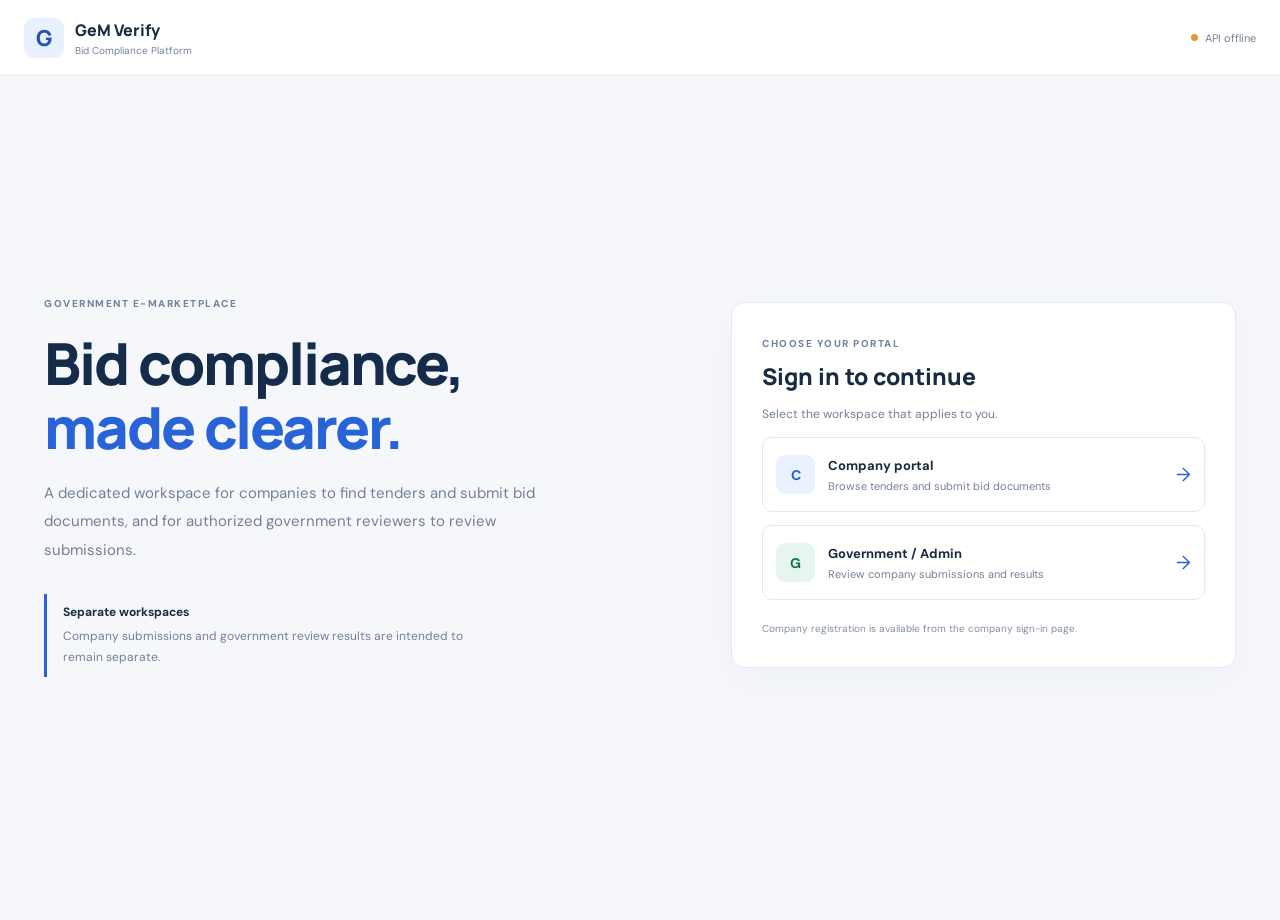
==== commit 289e27e6: "Update GeM compliance verification platform" ====
--- a/frontend/index.html
+++ b/frontend/index.html
@@ -1,82 +1,144 @@
-<!DOCTYPE html>
+<!doctype html>
 <html lang="en">
 <head>
-  <meta charset="UTF-8" />
-  <meta name="viewport" content="width=device-width, initial-scale=1.0" />
-  <title>GeM Verify | Bid Compliance</title>
-  <link rel="stylesheet" href="style.css" />
+  <meta charset="utf-8">
+  <meta name="viewport" content="width=device-width,initial-scale=1">
+  <title>GeM Verify | Bid Compliance Portal</title>
+  <link rel="stylesheet" href="style.css">
 </head>
 <body>
-  <div class="app-shell">
-    <aside class="sidebar">
-      <div class="brand">
-        <div class="brand-mark">G</div>
-        <div><strong>GeM Verify</strong><span>Bid Compliance Platform</span></div>
+  <header class="topbar">
+    <a class="brand" href="#" id="brand-home"><span class="brand-mark">G</span><span><b>GeM Verify</b><small>Bid Compliance Platform</small></span></a>
+    <div class="top-right"><span id="connection" class="connection"><i></i> Checking API</span><button id="logout" class="btn btn-outline hidden">Sign out</button></div>
+  </header>
+  <main class="wrap">
+    <section id="auth-choice" class="auth-layout">
+      <div class="intro">
+        <span class="eyebrow">GOVERNMENT E-MARKETPLACE</span>
+        <h1>Bid compliance,<br><span>made clearer.</span></h1>
+        <p>A dedicated workspace for companies to find tenders and submit bid documents, and for authorized government reviewers to review submissions.</p>
+        <div class="trust-note"><b>Separate workspaces</b><span>Company submissions and government review results are intended to remain separate.</span></div>
       </div>
-      <div class="nav-label">WORKSPACE</div>
-      <button class="nav-item active" data-page="overview"><span class="nav-icon">▦</span> Overview</button>
-      <button class="nav-item" data-page="verify"><span class="nav-icon">✓</span> Verify a bid</button>
-      <button class="nav-item" data-page="history"><span class="nav-icon">◷</span> Verification history</button>
-      <div class="sidebar-bottom">
-        <div class="secure-note"><span class="secure-icon">◇</span><div><strong>Document-first review</strong><p>PDFs are processed for text and checked against your requirements.</p></div></div>
-        <div class="user-card"><div class="avatar">GV</div><div><strong>Verification desk</strong><span>Workspace</span></div><span class="user-dots">•••</span></div>
+      <div class="auth-card">
+        <span class="eyebrow">CHOOSE YOUR PORTAL</span><h2>Sign in to continue</h2>
+        <p class="muted">Select the workspace that applies to you.</p>
+        <button class="role-choice" data-go="company-login"><span class="role-icon">C</span><span><b>Company portal</b><small>Browse tenders and submit bid documents</small></span><span class="arrow">→</span></button>
+        <button class="role-choice" data-go="admin-login"><span class="role-icon gov">G</span><span><b>Government / Admin</b><small>Review company submissions and results</small></span><span class="arrow">→</span></button>
+        <p class="footnote">Company registration is available from the company sign-in page.</p>
       </div>
-    </aside>
+    </section>
 
-    <main class="main">
-      <header class="topbar">
-        <div><div class="eyebrow">GOVERNMENT PROCUREMENT / COMPLIANCE</div><h1 id="page-title">Overview</h1></div>
-        <div class="top-actions"><span class="api-status"><i id="api-dot"></i><span id="api-status-text">Checking API…</span></span><button class="primary-btn small" id="header-verify">+ New verification</button></div>
-      </header>
+    <section id="company-login" class="auth-card narrow hidden">
+      <button class="back-link" data-go="auth-choice">← Back to portal selection</button>
+      <span class="eyebrow">COMPANY WORKSPACE</span><h2>Company sign in</h2><p class="muted">Use your registered company account.</p>
+      <form id="company-login-form" class="form">
+        <label>Username or email<input name="username" autocomplete="username" required></label>
+        <label>Password<input name="password" type="password" autocomplete="current-password" required></label>
+        <div id="company-login-error" class="alert hidden"></div>
+        <button class="btn btn-primary" type="submit">Sign in to company portal</button>
+      </form>
+      <p class="center muted">New to GeM Verify? <button class="inline-link" data-go="company-register">Register a company account</button></p>
+    </section>
 
-      <section class="page active" id="page-overview">
-        <div class="welcome-row"><div><h2>Bid compliance workspace</h2><p>Review tender documents against required eligibility and statutory criteria.</p></div><div class="date-chip">● &nbsp; Local workspace</div></div>
-        <div class="stat-grid">
-          <article class="stat-card"><div class="stat-top"><span>Total reviews</span><span class="stat-icon blue">▤</span></div><strong id="stat-total">—</strong><p>Saved verification records</p></article>
-          <article class="stat-card"><div class="stat-top"><span>Verified</span><span class="stat-icon green">✓</span></div><strong id="stat-verified">—</strong><p>All listed requirements found</p></article>
-          <article class="stat-card"><div class="stat-top"><span>Non-compliant</span><span class="stat-icon red">!</span></div><strong id="stat-noncompliant">—</strong><p>Requirements not found</p></article>
-          <article class="stat-card"><div class="stat-top"><span>Manual review</span><span class="stat-icon amber">⌕</span></div><strong id="stat-manual">—</strong><p>Needs human confirmation</p></article>
-        </div>
-        <div class="content-grid">
-          <article class="panel intro-panel"><div class="panel-heading"><div><div class="eyebrow">START HERE</div><h3>Verify a bid document</h3></div><span class="panel-icon">↑</span></div><p class="panel-copy">Upload a readable PDF and specify the requirements to check. The system extracts text and reports matched, missing, and manual-review items.</p>
-          <div class="steps"><div class="step"><span>01</span><div><strong>Upload PDF</strong><p>Maximum file size: 10 MB</p></div></div><div class="step"><span>02</span><div><strong>Set requirements</strong><p>Separate each requirement with a comma</p></div></div><div class="step"><span>03</span><div><strong>Review results</strong><p>Use the result as an aid, not a final legal decision</p></div></div></div>
-          <button class="primary-btn" id="start-verify">Start verification <span>→</span></button></article>
-          <article class="panel recent-panel"><div class="panel-heading"><div><div class="eyebrow">LATEST ACTIVITY</div><h3>Recent verifications</h3></div><button class="text-btn" id="view-all">View all →</button></div><div id="recent-list" class="recent-list"><div class="empty-state">Loading saved reviews…</div></div></article>
-        </div>
-        <div class="notice"><span class="notice-icon">i</span><div><strong>Important</strong><p>Current checks use text matching. They do not independently validate GST status, PAN records, turnover evidence, or legal eligibility. Confirm critical documents manually.</p></div></div>
-      </section>
+    <section id="company-register" class="auth-card narrow hidden">
+      <button class="back-link" data-go="company-login">← Back to company sign in</button>
+      <span class="eyebrow">COMPANY WORKSPACE</span><h2>Register company</h2><p class="muted">Create an account to access available government tenders.</p>
+      <form id="company-register-form" class="form">
+        <label>Company / business name<input name="name" autocomplete="organization" required></label>
+        <label>Business email<input name="email" type="email" autocomplete="email" required></label>
+        <label>Username<input name="username" autocomplete="username" required minlength="3"></label>
+        <label>Password<input name="password" type="password" autocomplete="new-password" required minlength="8"><small>Use at least 8 characters.</small></label>
+        <div id="company-register-error" class="alert hidden"></div>
+        <button class="btn btn-primary" type="submit">Create company account</button>
+      </form>
+    </section>
 
-      <section class="page" id="page-verify">
-        <div class="page-intro"><div><h2>New verification</h2><p>Submit a PDF and the tender requirements you want to check.</p></div><span class="required-note">* Required fields</span></div>
-        <div class="verify-layout">
-          <form id="verify-form" class="panel form-panel">
-            <div class="section-title"><span class="section-number">01</span><div><h3>Bid document</h3><p>Choose the PDF file to review.</p></div></div>
-            <label class="upload-zone" id="upload-zone" for="pdf-file"><input id="pdf-file" type="file" accept="application/pdf,.pdf" required /><span class="upload-symbol">↑</span><strong id="file-label">Drop your PDF here or <em>browse files</em></strong><small>PDF only · Maximum 10 MB</small></label>
-            <div class="file-preview hidden" id="file-preview"><span class="pdf-icon">PDF</span><div><strong id="file-name"></strong><small id="file-size"></small></div><button type="button" class="remove-file" id="remove-file" aria-label="Remove file">×</button></div>
-            <div class="section-title requirements-title"><span class="section-number">02</span><div><h3>Tender requirements</h3><p>Enter exact terms or phrases to look for in the PDF.</p></div></div>
-            <label for="requirements">Requirements <span class="muted">(comma-separated)</span></label>
-            <textarea id="requirements" rows="4" required>GST, PAN, Turnover, Udyam/MSME, Make in India, EPFO</textarea>
-            <div class="field-hint">Tip: the current backend checks whether each phrase appears in the extracted document text.</div>
-            <div class="form-error hidden" id="form-error" role="alert"></div>
-            <div class="form-actions"><button type="button" class="secondary-btn" id="clear-form">Clear form</button><button type="submit" class="primary-btn" id="submit-btn">Run verification <span>→</span></button></div>
-          </form>
-          <aside class="panel side-info"><div class="side-info-icon">✓</div><h3>What gets checked?</h3><p>Your backend compares extracted PDF text with the requirement list and returns a status and compliance score.</p><div class="legend-row"><span class="status-dot verified"></span><div><strong>Verified</strong><small>All listed phrases were found.</small></div></div><div class="legend-row"><span class="status-dot non-compliant"></span><div><strong>Non-compliant</strong><small>At least one phrase was not found.</small></div></div><div class="legend-row"><span class="status-dot manual-review"></span><div><strong>Manual review</strong><small>Human confirmation is required.</small></div></div><div class="side-warning">Scanned PDFs without a text layer may not be readable. OCR is not currently included in the supplied backend.</div></aside>
-        </div>
-        <section id="result-section" class="panel result-panel hidden" aria-live="polite"></section>
-      </section>
+    <section id="admin-login" class="auth-card narrow hidden">
+      <button class="back-link" data-go="auth-choice">← Back to portal selection</button>
+      <span class="eyebrow">RESTRICTED WORKSPACE</span><h2>Government admin sign in</h2><p class="muted">For authorized government procurement reviewers only.</p>
+      <form id="admin-login-form" class="form">
+        <label>Admin username<input name="username" autocomplete="username" required></label>
+        <label>Password<input name="password" type="password" autocomplete="current-password" required></label>
+        <div id="admin-login-error" class="alert hidden"></div>
+        <button class="btn btn-primary" type="submit">Sign in as admin</button>
+      </form>
+      <p class="footnote">Admin accounts must be provisioned securely by the backend operator. There is no public admin registration.</p>
+    </section>
 
-      <section class="page" id="page-history">
-        <div class="page-intro"><div><h2>Verification history</h2><p>Browse previously saved document checks.</p></div><button class="secondary-btn" id="refresh-history">↻ Refresh</button></div>
-        <div class="panel table-panel"><div class="table-toolbar"><div><strong>Saved reviews</strong><p id="history-count">Loading records…</p></div><div class="search-box"><span>⌕</span><input type="search" id="history-search" placeholder="Search filenames…" /></div></div>
-          <div class="table-wrap"><table><thead><tr><th>REVIEW ID</th><th>DOCUMENT</th><th>REQUIREMENTS</th><th>SUMMARY</th><th>DATE</th><th></th></tr></thead><tbody id="history-body"><tr><td colspan="6" class="empty-cell">Loading history…</td></tr></tbody></table></div>
-        </div>
-        <div id="history-error" class="form-error hidden"></div>
-      </section>
-      <footer class="footer"><span>GeM Verify · Bid Compliance Verification</span><span>For review assistance only</span></footer>
-    </main>
-  </div>
-  <div class="toast hidden" id="toast" role="status"></div>
-  <div class="modal-backdrop hidden" id="detail-modal"><div class="modal panel"><div class="modal-heading"><div><div class="eyebrow">SAVED RECORD</div><h3>Verification details</h3></div><button class="modal-close" id="close-modal">×</button></div><div id="modal-content"></div></div></div>
+    <section id="company-app" class="portal hidden">
+      <aside class="side-nav">
+        <div class="nav-user"><span class="avatar">C</span><span><b id="company-name">Company</b><small>Company workspace</small></span></div>
+        <button class="nav-btn active" data-company-page="tenders">▦ &nbsp; Available tenders</button>
+        <button class="nav-btn" data-company-page="upload">↑ &nbsp; Upload bid document</button>
+        <button class="nav-btn" data-company-page="submissions">◷ &nbsp; My submissions</button>
+        <div class="side-note"><b>Confidential review</b><p>Government verification scores and internal review notes are not displayed in this company workspace.</p></div>
+      </aside>
+      <div class="portal-content">
+        <div class="page-heading"><div><span class="eyebrow">COMPANY PORTAL</span><h1 id="company-page-title">Available government tenders</h1><p id="company-page-subtitle">Browse open opportunities and their published requirements.</p></div></div>
+        <section id="company-page-tenders" class="portal-page">
+          <div class="toolbar"><div><h2>Open tenders</h2><p class="muted">Only tenders published by the government should appear here.</p></div><button id="refresh-tenders" class="btn btn-outline">Refresh</button></div>
+          <div id="tenders-list" class="cards"><div class="empty">Loading tenders…</div></div>
+          <div id="tenders-error" class="alert hidden"></div>
+        </section>
+        <section id="company-page-upload" class="portal-page hidden">
+          <div class="panel">
+            <h2>Submit a bid document</h2><p class="muted">Choose a published tender and upload its PDF bid document.</p>
+            <form id="submission-form" class="form">
+              <label>Government tender<select id="tender-select" name="tender_id" required><option value="">Select a tender</option></select></label>
+              <label>Bid document (PDF, max 10 MB)<input type="file" name="file" accept=".pdf,application/pdf" required></label>
+              <label>Additional note <span class="muted">(optional)</span><textarea name="note" rows="3" placeholder="Add a note for the submission desk"></textarea></label>
+              <div id="submission-error" class="alert hidden"></div>
+              <button class="btn btn-primary" type="submit">Submit bid document</button>
+            </form>
+            <p class="footnote">This screen confirms submission only. Confidential compliance results are reserved for authorized government reviewers.</p>
+          </div>
+        </section>
+        <section id="company-page-submissions" class="portal-page hidden">
+          <div class="toolbar"><div><h2>My submissions</h2><p class="muted">Track receipt and administrative status of your own submissions.</p></div><button id="refresh-submissions" class="btn btn-outline">Refresh</button></div>
+          <div class="table-wrap"><table><thead><tr><th>SUBMISSION</th><th>TENDER</th><th>DOCUMENT</th><th>SUBMITTED</th><th>STATUS</th></tr></thead><tbody id="company-submissions-body"><tr><td colspan="5" class="empty">Loading submissions…</td></tr></tbody></table></div>
+          <div id="submissions-error" class="alert hidden"></div>
+        </section>
+      </div>
+    </section>
+
+    <section id="admin-app" class="portal hidden">
+      <aside class="side-nav">
+        <div class="nav-user"><span class="avatar gov">G</span><span><b>Government admin</b><small>Restricted workspace</small></span></div>
+        <button class="nav-btn active" data-admin-page="dashboard">▦ &nbsp; Admin dashboard</button>
+        <button class="nav-btn" data-admin-page="tenders">＋ &nbsp; Manage tenders</button>
+        <button class="nav-btn" data-admin-page="results">▤ &nbsp; Company results</button>
+        <div class="side-note"><b>Authorized access</b><p>Review uploaded bid documents and compliance results. Confirm critical requirements manually.</p></div>
+      </aside>
+      <div class="portal-content">
+        <div class="page-heading"><div><span class="eyebrow">GOVERNMENT WORKSPACE</span><h1 id="admin-page-title">Admin dashboard</h1><p id="admin-page-subtitle">Monitor incoming bid submissions and verification outcomes.</p></div></div>
+        <section id="admin-page-dashboard" class="portal-page">
+          <div class="stats">
+            <article class="stat"><span>Total submissions</span><b id="admin-total">—</b></article>
+            <article class="stat"><span>Verified</span><b id="admin-verified">—</b></article>
+            <article class="stat"><span>Non-compliant</span><b id="admin-noncompliant">—</b></article>
+            <article class="stat"><span>Manual review</span><b id="admin-manual">—</b></article>
+          </div>
+          <div class="panel"><div class="toolbar"><div><h2>Latest company submissions</h2><p class="muted">Detailed compliance results are shown only in this government workspace.</p></div><button class="btn btn-outline" id="admin-refresh">Refresh</button></div><div id="admin-recent" class="cards"><div class="empty">Loading results…</div></div></div>
+        </section>
+        <section id="admin-page-tenders" class="portal-page hidden">
+          <div class="panel"><h2>Publish a government tender</h2><p class="muted">Publish the tender title and requirements for companies to view.</p>
+            <form id="tender-form" class="form">
+              <label>Tender title<input name="title" required></label>
+              <label>Published requirements <textarea name="requirements" rows="4" required placeholder="GST, PAN, Turnover"></textarea></label>
+              <div id="tender-error" class="alert hidden"></div><button class="btn btn-primary" type="submit">Publish tender</button>
+            </form>
+          </div>
+          <div class="panel"><h2>Existing tenders</h2><div id="admin-tenders-list" class="cards"><div class="empty">Loading tenders…</div></div></div>
+        </section>
+        <section id="admin-page-results" class="portal-page hidden">
+          <div class="toolbar"><div><h2>Company upload results</h2><p class="muted">Internal review information for authorized government users.</p></div><button class="btn btn-outline" id="admin-results-refresh">Refresh</button></div>
+          <div class="table-wrap"><table><thead><tr><th>ID</th><th>COMPANY</th><th>TENDER</th><th>DOCUMENT</th><th>STATUS</th><th>SCORE</th><th>DETAILS</th></tr></thead><tbody id="admin-results-body"><tr><td colspan="7" class="empty">Loading results…</td></tr></tbody></table></div>
+          <div id="admin-results-error" class="alert hidden"></div>
+        </section>
+      </div>
+    </section>
+  </main>
+  <div id="toast" class="toast hidden" role="status"></div>
   <script src="app.js"></script>
 </body>
-</html>+</html>
--- a/frontend/style.css
+++ b/frontend/style.css
@@ -1,5 +1,5 @@
-@import url('https://fonts.googleapis.com/css2?family=DM+Sans:wght@400;500;600;700&family=Manrope:wght@400;500;600;700;800&display=swap');
-:root{--navy:#142b4a;--navy2:#203e62;--blue:#2864d7;--blue-light:#edf4ff;--ink:#192b42;--muted:#728096;--line:#e4e9f0;--bg:#f6f8fb;--white:#fff;--green:#16845b;--green-bg:#e9f7f0;--red:#c34848;--red-bg:#fff0f0;--amber:#a66a13;--amber-bg:#fff6e6}
-*{box-sizing:border-box}body{margin:0;background:var(--bg);color:var(--ink);font-family:'DM Sans',sans-serif;font-size:14px}button,input,textarea{font:inherit}button{cursor:pointer}button:focus-visible,input:focus-visible,textarea:focus-visible{outline:3px solid #a9c7ff;outline-offset:2px}.app-shell{min-height:100vh}.sidebar{width:252px;position:fixed;inset:0 auto 0 0;background:#102743;color:#dce7f4;display:flex;flex-direction:column;padding:26px 16px 16px;z-index:2}.brand{display:flex;align-items:center;gap:11px;padding:0 8px 34px}.brand-mark{width:38px;height:38px;border-radius:10px;background:#dceaff;color:#1d4c91;display:grid;place-items:center;font:800 22px Manrope,sans-serif}.brand strong{display:block;font:800 16px Manrope,sans-serif;color:white;letter-spacing:-.4px}.brand span{display:block;color:#9fb2ca;font-size:10px;margin-top:3px}.nav-label,.eyebrow{font-size:10px;font-weight:700;letter-spacing:1.2px;color:#8292a8}.nav-label{padding:0 12px 12px}.nav-item{display:flex;align-items:center;gap:12px;width:100%;border:0;background:transparent;color:#afc0d5;padding:12px;border-radius:8px;text-align:left;margin-bottom:4px;font-weight:600}.nav-item.active{background:#234366;color:white}.nav-icon{font-size:17px;width:20px;text-align:center}.sidebar-bottom{margin-top:auto}.secure-note{display:flex;gap:10px;padding:15px 12px;border:1px solid #2a4564;border-radius:10px;margin-bottom:18px}.secure-icon{color:#a8c9ff;font-size:20px}.secure-note strong{font-size:11px;color:#fff}.secure-note p{font-size:10px;line-height:1.6;color:#9fb2ca;margin:6px 0 0}.user-card{border-top:1px solid #2a405b;padding:17px 4px 2px;display:flex;align-items:center;gap:9px}.avatar{height:32px;width:32px;border-radius:50%;background:#315477;color:#fff;display:grid;place-items:center;font-size:10px;font-weight:700}.user-card strong{font-size:11px;color:white;display:block}.user-card span{font-size:10px;color:#91a7c0;display:block;margin-top:3px}.user-dots{margin-left:auto!important;letter-spacing:2px}.main{margin-left:252px;min-height:100vh;padding:0 34px;max-width:1800px}.topbar{height:105px;display:flex;align-items:center;justify-content:space-between;border-bottom:1px solid var(--line);margin-bottom:26px}.topbar .eyebrow{color:#8290a4}.topbar h1{font:800 25px Manrope,sans-serif;margin:6px 0 0;letter-spacing:-.8px}.top-actions{display:flex;align-items:center;gap:20px}.api-status{display:flex;align-items:center;gap:7px;color:#6e7c90;font-size:11px}.api-status i{height:7px;width:7px;border-radius:50%;background:#e2a13d}.api-status i.online{background:#22a06b}.primary-btn,.secondary-btn{border-radius:7px;padding:12px 17px;font-weight:700;border:1px solid transparent;display:inline-flex;align-items:center;justify-content:center;gap:16px}.primary-btn{background:var(--blue);color:white}.primary-btn:hover{background:#1f54b9}.primary-btn.small{padding:10px 13px;font-size:12px}.secondary-btn{background:white;border-color:#dce3ed;color:#41546c}.secondary-btn:hover{background:#f8faff}.page{display:none}.page.active{display:block}.welcome-row,.page-intro{display:flex;align-items:center;justify-content:space-between;margin:0 0 22px}.welcome-row h2,.page-intro h2{font:800 20px Manrope,sans-serif;letter-spacing:-.5px;margin:0 0 6px}.welcome-row p,.page-intro p{color:var(--muted);margin:0;font-size:12px}.date-chip,.required-note{border:1px solid var(--line);background:white;color:#65748a;border-radius:7px;padding:9px 12px;font-size:11px}.date-chip:first-letter{color:#2d9b6c}.stat-grid{display:grid;grid-template-columns:repeat(4,minmax(0,1fr));gap:14px;margin-bottom:20px}.stat-card,.panel{background:white;border:1px solid var(--line);border-radius:11px}.stat-card{padding:18px 19px}.stat-top{display:flex;align-items:center;justify-content:space-between;color:#6d7c91;font-size:12px;font-weight:600}.stat-icon{width:29px;height:29px;border-radius:8px;display:grid;place-items:center;font-size:14px}.blue{background:#eaf1ff;color:#2864d7}.green{background:var(--green-bg);color:var(--green)}.red{background:var(--red-bg);color:var(--red)}.amber{background:var(--amber-bg);color:var(--amber)}.stat-card>strong{display:block;font:800 28px Manrope,sans-serif;margin:13px 0 4px;letter-spacing:-1px}.stat-card>p{font-size:10px;color:#8a96a8;margin:0}.content-grid{display:grid;grid-template-columns:1.08fr 1fr;gap:18px}.panel{padding:22px}.panel-heading{display:flex;align-items:center;justify-content:space-between}.panel-heading .eyebrow{color:#8a98ab;font-size:9px}.panel-heading h3,.section-title h3,.side-info h3,.modal h3{font:800 16px Manrope,sans-serif;margin:6px 0 0;letter-spacing:-.3px}.panel-icon{height:31px;width:31px;border-radius:8px;background:#eef4ff;color:#2864d7;display:grid;place-items:center;font-size:20px}.panel-copy{font-size:12px;line-height:1.8;color:#718096;margin:17px 0 20px;max-width:510px}.steps{display:grid;gap:14px;margin-bottom:21px}.step{display:flex;align-items:center;gap:12px}.step>span{height:30px;width:30px;border-radius:8px;background:#f0f4fa;color:#5d7290;display:grid;place-items:center;font-size:10px;font-weight:700}.step strong{font-size:11px}.step p{margin:3px 0 0;font-size:10px;color:#8793a4}.intro-panel>.primary-btn{font-size:12px}.text-btn{border:0;background:none;color:#2864d7;font-size:11px;font-weight:700;padding:5px}.recent-list{margin-top:17px}.recent-item{display:flex;align-items:center;gap:11px;padding:13px 0;border-top:1px solid #edf0f5}.file-badge{width:34px;height:37px;border-radius:6px;background:#fff0f0;color:#c34848;display:grid;place-items:center;font-size:9px;font-weight:800;flex-shrink:0}.recent-meta{min-width:0;flex:1}.recent-meta strong{font-size:11px;display:block;overflow:hidden;text-overflow:ellipsis;white-space:nowrap;max-width:230px}.recent-meta small{font-size:10px;color:#8995a5;display:block;margin-top:5px}.status-pill{display:inline-flex;align-items:center;gap:5px;padding:5px 8px;border-radius:20px;font-size:9px;font-weight:700;white-space:nowrap}.status-pill.verified{background:var(--green-bg);color:var(--green)}.status-pill.non-compliant{background:var(--red-bg);color:var(--red)}.status-pill.manual-review{background:var(--amber-bg);color:var(--amber)}.empty-state{color:#8793a4;font-size:12px;text-align:center;padding:32px 10px}.notice{margin:18px 0 20px;padding:14px 16px;display:flex;gap:11px;background:#f0f5fc;border:1px solid #e0e9f5;border-radius:9px}.notice-icon{border-radius:50%;width:18px;height:18px;display:grid;place-items:center;background:#dce9fb;color:#3164aa;font-size:11px;flex-shrink:0}.notice strong{font-size:11px}.notice p{font-size:10px;color:#6e7f96;line-height:1.7;margin:4px 0 0}.page-intro{margin-bottom:22px}.verify-layout{display:grid;grid-template-columns:minmax(0,1.8fr) minmax(240px,1fr);gap:18px;align-items:start}.form-panel{padding:25px}.section-title{display:flex;align-items:center;gap:12px;margin-bottom:18px}.section-number{width:31px;height:31px;display:grid;place-items:center;border-radius:8px;background:#edf3ff;color:#2864d7;font-size:11px;font-weight:800}.section-title h3{font-size:15px;margin:0}.section-title p{font-size:11px;color:#8591a2;margin:5px 0 0}.upload-zone{border:1px dashed #bdcbe0;background:#fafcff;border-radius:9px;min-height:153px;display:flex;flex-direction:column;align-items:center;justify-content:center;gap:8px;cursor:pointer;text-align:center;padding:20px}.upload-zone:hover{border-color:#2864d7;background:#f5f8ff}.upload-zone input{display:none}.upload-symbol{width:35px;height:35px;display:grid;place-items:center;border-radius:9px;background:#eaf1ff;color:#2864d7;font-size:21px}.upload-zone strong{font-size:12px;font-weight:600}.upload-zone em{font-style:normal;color:#2864d7}.upload-zone small{font-size:10px;color:#8793a4}.file-preview{display:flex;align-items:center;gap:11px;padding:12px;border:1px solid var(--line);border-radius:8px;margin-top:12px}.pdf-icon{background:#fff0f0;color:#c34848;font-weight:800;font-size:9px;padding:10px 7px;border-radius:5px}.file-preview div{flex:1;min-width:0}.file-preview strong{display:block;font-size:11px;overflow-wrap:anywhere}.file-preview small{display:block;color:#8491a3;font-size:10px;margin-top:4px}.remove-file,.modal-close{border:0;background:transparent;color:#8491a3;font-size:21px}.requirements-title{margin-top:28px}.form-panel label:not(.upload-zone){display:block;font-size:11px;font-weight:700;margin-bottom:8px}.muted{color:#8995a5;font-weight:400}textarea{width:100%;resize:vertical;min-height:105px;border:1px solid #dce3ed;border-radius:7px;padding:12px;color:#34465e;line-height:1.7;font-size:12px}textarea:focus,input:focus{border-color:#8fb2f4;outline:none}.field-hint{font-size:10px;color:#8793a4;line-height:1.6;margin-top:8px}.form-actions{display:flex;justify-content:flex-end;gap:10px;margin-top:24px;padding-top:18px;border-top:1px solid #edf0f5}.form-actions .primary-btn{font-size:11px}.form-actions .secondary-btn{font-size:11px}.side-info{padding:23px}.side-info-icon{height:38px;width:38px;border-radius:10px;background:#eaf1ff;color:#2864d7;display:grid;place-items:center;font-size:20px}.side-info h3{margin-top:14px}.side-info>p{font-size:11px;line-height:1.8;color:#78869a;margin:9px 0 20px}.legend-row{display:flex;gap:10px;align-items:flex-start;padding:13px 0;border-top:1px solid #edf0f5}.status-dot{height:8px;width:8px;border-radius:50%;margin-top:4px;flex-shrink:0}.status-dot.verified{background:#1b9a69}.status-dot.non-compliant{background:#d34e4e}.status-dot.manual-review{background:#d99928}.legend-row strong{font-size:11px;display:block}.legend-row small{font-size:10px;color:#8995a5;display:block;margin-top:4px}.side-warning{margin-top:15px;padding:12px;border-radius:7px;background:#fff7e8;color:#8a641f;font-size:10px;line-height:1.7}.result-panel{margin-top:18px;padding:25px}.result-header{display:flex;justify-content:space-between;gap:20px;align-items:flex-start;padding-bottom:18px;border-bottom:1px solid var(--line)}.result-header h3{font:800 18px Manrope,sans-serif;margin:0 0 6px}.result-header p{font-size:11px;color:#7d8a9d;margin:0}.score-circle{width:76px;height:76px;border-radius:50%;border:5px solid #dbe9ff;display:flex;flex-direction:column;align-items:center;justify-content:center;color:#245bbd;flex-shrink:0}.score-circle strong{font:800 19px Manrope}.score-circle small{font-size:8px;color:#7889a2}.result-summary{display:flex;gap:10px;align-items:center;margin:17px 0}.result-summary p{color:#69788d;font-size:11px;margin:0}.result-columns{display:grid;grid-template-columns:repeat(3,minmax(0,1fr));gap:12px}.result-group{border:1px solid var(--line);border-radius:8px;padding:14px}.result-group h4{font-size:11px;margin:0 0 12px}.result-group ul{padding-left:16px;margin:0;color:#66758b;font-size:11px;line-height:1.9;overflow-wrap:anywhere}.result-group .none{color:#a0aab8;font-size:10px}.hidden{display:none!important}.form-error{background:#fff0f0;border:1px solid #f2d0d0;color:#a83e3e;padding:11px 12px;border-radius:7px;font-size:11px;margin-top:12px}.table-panel{padding:0;overflow:hidden}.table-toolbar{display:flex;justify-content:space-between;align-items:center;padding:20px 22px}.table-toolbar strong{font:800 14px Manrope}.table-toolbar p{font-size:10px;color:#8a96a8;margin:5px 0 0}.search-box{display:flex;gap:8px;align-items:center;border:1px solid var(--line);border-radius:7px;padding:8px 10px;color:#8190a4}.search-box input{border:0;outline:0;width:180px;font-size:11px;color:var(--ink)}.table-wrap{overflow-x:auto}table{width:100%;border-collapse:collapse;white-space:nowrap}thead{background:#f8fafd}th{font-size:9px;letter-spacing:.7px;color:#8290a3;text-align:left;padding:13px 15px;border-top:1px solid var(--line);border-bottom:1px solid var(--line)}td{font-size:11px;color:#526278;padding:15px;border-bottom:1px solid #edf0f5}td:first-child{font-weight:700;color:#334c6b}.doc-cell{display:flex;align-items:center;gap:8px;max-width:220px;overflow:hidden;text-overflow:ellipsis}.doc-cell span:last-child{overflow:hidden;text-overflow:ellipsis}.view-btn{border:1px solid #dfe6f0;background:white;color:#2864d7;border-radius:5px;padding:6px 9px;font-size:10px;font-weight:700}.empty-cell{text-align:center;padding:35px;color:#8793a4}.footer{display:flex;justify-content:space-between;padding:23px 0 20px;color:#9aa5b4;font-size:10px}.toast{position:fixed;bottom:22px;right:22px;background:#173452;color:white;border-radius:8px;padding:13px 17px;box-shadow:0 8px 28px #172b441f;font-size:12px;z-index:5;max-width:340px}.modal-backdrop{position:fixed;inset:0;background:#10274380;z-index:6;display:grid;place-items:center;padding:20px}.modal{width:min(620px,100%);max-height:85vh;overflow:auto;padding:24px}.modal-heading{display:flex;justify-content:space-between;align-items:flex-start;margin-bottom:20px}.modal-close{font-size:25px}.detail-grid{display:grid;grid-template-columns:130px 1fr;gap:12px;font-size:11px}.detail-grid dt{color:#8290a3}.detail-grid dd{margin:0;color:#34465e;overflow-wrap:anywhere}.detail-summary{padding:12px;background:#f6f8fb;border-radius:7px;line-height:1.7;margin-top:16px;font-size:11px;color:#526278}
-@media(max-width:1100px){.sidebar{width:220px}.main{margin-left:220px;padding:0 22px}.stat-grid{grid-template-columns:repeat(2,minmax(0,1fr))}.content-grid{grid-template-columns:1fr}.verify-layout{grid-template-columns:1fr}.side-info{display:grid;grid-template-columns:1fr 1fr;column-gap:20px}.side-info-icon,.side-info h3,.side-info>p,.side-warning{grid-column:1/-1}.legend-row{padding:9px 0}}
-@media(max-width:700px){.sidebar{position:static;width:100%;padding:15px;min-height:auto}.brand{padding-bottom:15px}.nav-label,.sidebar-bottom{display:none}.sidebar{display:block}.nav-item{display:inline-flex;width:auto;padding:9px;font-size:11px}.main{margin:0;padding:0 15px}.topbar{height:auto;min-height:90px;gap:10px}.topbar h1{font-size:21px}.top-actions{gap:8px}.api-status{display:none}.top-actions .primary-btn{font-size:10px;padding:9px}.welcome-row{align-items:flex-start;gap:10px}.date-chip{display:none}.stat-grid{gap:9px}.stat-card{padding:14px}.stat-card>strong{font-size:24px}.content-grid{gap:12px}.panel{padding:17px}.page-intro{align-items:flex-start;gap:12px}.page-intro h2{font-size:18px}.required-note{display:none}.result-columns{grid-template-columns:1fr}.side-info{display:block}.table-toolbar{gap:12px;align-items:flex-start;flex-direction:column}.search-box,.search-box input{width:100%}.footer{gap:10px;flex-direction:column}.result-header h3{font-size:15px}}
+@import url('https://fonts.googleapis.com/css2?family=DM+Sans:wght@400;500;600;700&family=Manrope:wght@500;600;700;800&display=swap');
+:root{--navy:#102743;--blue:#2864d7;--ink:#192b42;--muted:#728096;--line:#e3e9f1;--bg:#f5f7fb;--green:#16845b;--red:#c34848;--amber:#a66a13}
+*{box-sizing:border-box}body{margin:0;background:var(--bg);color:var(--ink);font:14px 'DM Sans',sans-serif}button,input,textarea,select{font:inherit}button{cursor:pointer}button:focus-visible,input:focus-visible,textarea:focus-visible,select:focus-visible{outline:3px solid #b4ccff;outline-offset:2px}.hidden{display:none!important}.topbar{height:76px;background:#fff;border-bottom:1px solid var(--line);display:flex;align-items:center;justify-content:space-between;padding:0 max(24px,calc((100vw - 1240px)/2));gap:20px}.brand{display:flex;align-items:center;gap:11px;color:var(--ink);text-decoration:none}.brand-mark{height:40px;width:40px;display:grid;place-items:center;background:#e8f0ff;color:#2055ad;border-radius:10px;font:800 22px Manrope}.brand b,.brand small{display:block}.brand b{font:800 16px Manrope}.brand small{font-size:10px;color:var(--muted);margin-top:3px}.top-right{display:flex;align-items:center;gap:15px}.connection{font-size:11px;color:var(--muted);display:flex;gap:7px;align-items:center}.connection i{width:7px;height:7px;border-radius:50%;background:#d99b32}.connection.online i{background:#1d9b6d}.wrap{max-width:1240px;margin:0 auto;padding:34px 24px 60px}.auth-layout{min-height:calc(100vh - 150px);display:grid;grid-template-columns:1.1fr .9fr;align-items:center;gap:70px}.intro{padding:20px 0}.eyebrow{font-size:10px;letter-spacing:1.5px;font-weight:800;color:#71839c}.intro h1{font:800 clamp(36px,5vw,58px)/1.1 Manrope;margin:20px 0;color:#142b4a;letter-spacing:-2px}.intro h1 span{color:var(--blue)}.intro>p{font-size:15px;line-height:1.9;color:var(--muted);max-width:520px}.trust-note{border-left:3px solid var(--blue);padding:10px 16px;margin-top:30px;display:grid;gap:6px;max-width:450px}.trust-note b{font-size:12px}.trust-note span{font-size:12px;color:var(--muted);line-height:1.7}.auth-card,.panel{background:white;border:1px solid var(--line);border-radius:14px;padding:30px;box-shadow:0 12px 35px #18315308}.auth-card h2,.panel h2{font:800 23px Manrope;margin:9px 0}.muted{color:var(--muted);font-size:12px;line-height:1.7}.role-choice{width:100%;display:flex;align-items:center;gap:13px;padding:17px 13px;margin-top:13px;text-align:left;background:#fff;border:1px solid var(--line);border-radius:10px;color:var(--ink)}.role-choice:hover{border-color:#9bb8ef;background:#f9fbff}.role-icon{height:39px;width:39px;border-radius:9px;background:#eaf1ff;color:#2864d7;display:grid;place-items:center;font-weight:800}.role-icon.gov,.avatar.gov{background:#e6f5ee;color:#14764e}.role-choice span:nth-child(2){flex:1}.role-choice b,.role-choice small{display:block}.role-choice b{font-size:13px}.role-choice small{font-size:11px;color:var(--muted);margin-top:5px}.arrow{font-size:19px;color:var(--blue)}.footnote{font-size:10px;color:#8290a3;line-height:1.7;margin:20px 0 0}.narrow{max-width:500px;margin:20px auto}.back-link,.inline-link{background:none;border:0;color:var(--blue);font-size:11px;font-weight:700;padding:0;margin-bottom:22px}.inline-link{margin:0}.center{text-align:center;margin-top:20px}.form{display:grid;gap:16px;margin-top:22px}.form label{display:grid;gap:7px;font-size:12px;font-weight:700}.form input,.form textarea,.form select{width:100%;border:1px solid #d8e0eb;border-radius:8px;padding:12px;background:#fff;color:var(--ink);min-width:0}.form input[type=file]{font-size:11px}.form textarea{resize:vertical;line-height:1.6}.form label small{font-size:10px;color:var(--muted);font-weight:400}.btn{border:1px solid transparent;border-radius:8px;padding:11px 15px;font-size:12px;font-weight:700;display:inline-flex;align-items:center;justify-content:center;gap:8px}.btn-primary{background:var(--blue);color:#fff}.btn-primary:hover{background:#1e54ba}.btn-outline{background:#fff;color:#405571;border-color:#d9e1ec}.btn-outline:hover{background:#f8faff}.form .btn{width:100%;min-height:42px}.alert{background:#fff0f0;border:1px solid #f0d0d0;color:#a13a3a;border-radius:8px;padding:11px 13px;font-size:11px;line-height:1.6}.portal{display:grid;grid-template-columns:245px minmax(0,1fr);gap:26px;align-items:start}.side-nav{background:#102743;color:#dbe6f3;border-radius:13px;padding:16px;min-height:560px;display:flex;flex-direction:column}.nav-user{display:flex;align-items:center;gap:10px;padding:9px 5px 22px;border-bottom:1px solid #2b4360;margin-bottom:14px}.avatar{width:34px;height:34px;display:grid;place-items:center;border-radius:9px;background:#dceaff;color:#2055ad;font-weight:800}.nav-user b,.nav-user small{display:block}.nav-user b{font-size:11px;color:white}.nav-user small{font-size:10px;color:#a7b9cf;margin-top:4px}.nav-btn{background:transparent;border:0;color:#bdcce0;border-radius:8px;padding:12px 10px;text-align:left;font-size:12px;font-weight:600;margin:2px 0}.nav-btn.active,.nav-btn:hover{background:#234366;color:white}.side-note{margin-top:auto;padding:14px 10px;border:1px solid #2a4564;border-radius:9px}.side-note b{font-size:11px;color:#fff}.side-note p{font-size:10px;line-height:1.7;color:#a7b9cf;margin:6px 0 0}.portal-content{min-width:0}.page-heading{padding:7px 0 24px;border-bottom:1px solid var(--line);margin-bottom:23px}.page-heading h1{font:800 25px Manrope;margin:7px 0}.page-heading p{font-size:12px;color:var(--muted);margin:0}.portal-page>.panel,.portal-page .panel{margin-bottom:18px}.toolbar{display:flex;justify-content:space-between;align-items:center;gap:15px;margin-bottom:16px}.toolbar h2{font-size:16px;margin:0 0 5px}.toolbar p{margin:0}.cards{display:grid;grid-template-columns:repeat(2,minmax(0,1fr));gap:14px}.tender-card,.result-card{background:#fff;border:1px solid var(--line);border-radius:11px;padding:18px;min-width:0}.tender-card h3,.result-card h3{font:700 14px Manrope;margin:0 0 9px;overflow-wrap:anywhere}.tender-card p,.result-card p{font-size:11px;line-height:1.7;color:var(--muted);margin:5px 0}.tender-card .btn{margin-top:12px}.tag{display:inline-flex;padding:5px 8px;border-radius:20px;background:#eaf6ef;color:#14764e;font-size:9px;font-weight:800;margin-bottom:12px}.empty{grid-column:1/-1;text-align:center;padding:32px 15px;color:#8492a5;background:#fff;border:1px dashed var(--line);border-radius:10px;font-size:12px}.table-wrap{overflow:auto;background:#fff;border:1px solid var(--line);border-radius:10px}table{width:100%;border-collapse:collapse;min-width:650px}th{text-align:left;background:#f8fafd;color:#8290a3;font-size:9px;letter-spacing:.8px;padding:13px;border-bottom:1px solid var(--line)}td{padding:14px 13px;border-bottom:1px solid #edf0f5;color:#526278;font-size:11px}td:first-child{font-weight:700;color:#334c6b}.status{display:inline-block;padding:5px 8px;border-radius:20px;font-size:9px;font-weight:800;background:#edf2f8;color:#53667e}.status.verified{background:#e9f7f0;color:#16845b}.status.non-compliant{background:#fff0f0;color:#c34848}.status.manual-review{background:#fff6e6;color:#a66a13}.stats{display:grid;grid-template-columns:repeat(4,minmax(0,1fr));gap:12px;margin-bottom:18px}.stat{background:#fff;border:1px solid var(--line);border-radius:11px;padding:17px}.stat span{font-size:10px;color:var(--muted);display:block}.stat b{display:block;font:800 27px Manrope;margin-top:12px}.toast{position:fixed;bottom:22px;right:22px;background:#173452;color:#fff;padding:13px 17px;border-radius:8px;max-width:360px;font-size:12px;z-index:5}.footer{font-size:10px;color:#94a0b0;text-align:center;padding-top:28px}
+@media(max-width:900px){.auth-layout{gap:28px}.portal{grid-template-columns:1fr}.side-nav{min-height:auto}.side-note{margin-top:14px}.nav-btn{display:inline-block;width:auto}.cards{grid-template-columns:1fr}.stats{grid-template-columns:repeat(2,minmax(0,1fr))}}
+@media(max-width:600px){.topbar{padding:0 15px;height:68px}.wrap{padding:20px 14px 40px}.auth-layout{display:block;min-height:auto}.intro{padding:12px 0 20px}.intro h1{font-size:39px}.intro>p{font-size:13px}.auth-card,.panel{padding:20px}.narrow{margin:0 auto}.top-right .connection{display:none}.page-heading h1{font-size:21px}.toolbar{align-items:flex-start}.stats{gap:8px}.stat{padding:13px}.stat b{font-size:23px}.portal{gap:16px}.side-nav{padding:12px}.nav-user{padding-bottom:12px}.nav-btn{font-size:10px;padding:9px}.table-wrap{border-radius:8px}}
